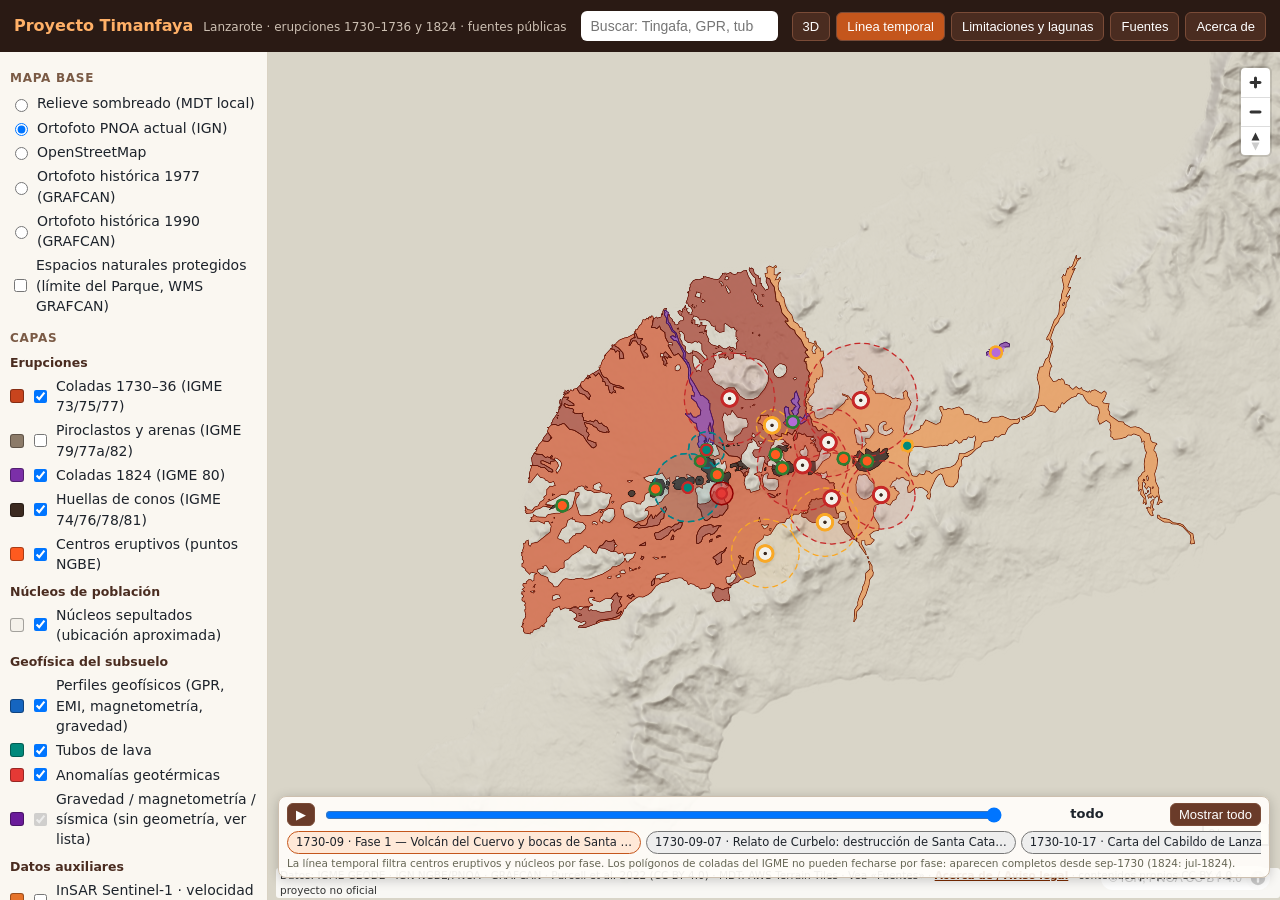
==== index.html @ 828968a8 "Fase 1" ====
<!DOCTYPE html>
<html lang="es">
<head>
<meta charset="utf-8">
<meta name="viewport" content="width=device-width, initial-scale=1">
<title>Lanzarote · Timanfaya — Modelo visual interactivo de fuentes públicas</title>
<link rel="stylesheet" href="vendor/maplibre-gl.css">
<link rel="stylesheet" href="style.css">
</head>
<body>
<header id="top">
  <div class="brand"><b>Proyecto Timanfaya</b><span>Lanzarote · erupciones 1730–1736 y 1824 · fuentes públicas</span></div>
  <div class="searchbox"><input id="q" type="search" placeholder="Buscar: Tingafa, GPR, tubo de lava, Carracedo, InSAR…" autocomplete="off"><div id="results" hidden></div></div>
  <nav>
    <button id="btn3d" title="Activar relieve 3D (MDT Terrarium/AWS)">3D</button>
    <button id="btnTl" class="on">Línea temporal</button>
    <button id="btnLim">Limitaciones y lagunas</button>
    <button id="btnSrc">Fuentes</button>
    <button id="btnAbout">Acerca de</button>
  </nav>
</header>
<main>
  <aside id="left">
    <section><h3>Mapa base</h3><div id="basemaps"></div></section>
    <section><h3>Capas</h3><div id="layers"></div></section>
    <section><h3>Filtros</h3>
      <div class="flt"><b>Confianza de la ubicación/dato</b>
        <label><input type="checkbox" class="fc" value="alto" checked> <i class="dot c-alto"></i>alto</label>
        <label><input type="checkbox" class="fc" value="medio" checked> <i class="dot c-medio"></i>medio</label>
        <label><input type="checkbox" class="fc" value="bajo" checked> <i class="dot c-bajo"></i>bajo</label></div>
      <div class="flt"><b>Erupción</b>
        <label><input type="checkbox" id="fe1730" checked> 1730–1736</label>
        <label><input type="checkbox" id="fe1824" checked> 1824</label></div>
      <div class="flt"><label><input type="checkbox" id="fapprox" checked> Mostrar ubicaciones aproximadas</label>
        <label><input type="checkbox" id="func" checked> Dibujar radio de incertidumbre</label></div>
    </section>
    <section><h3>Leyenda</h3><div id="legend"></div></section>
    <section><h3>Sin ubicación (<span id="nogeo-n"></span>)</h3><p class="mini">Elementos documentados cuyas coordenadas no se han podido establecer con fuentes abiertas.</p><div id="nogeo"></div></section>
  </aside>
  <div id="mapwrap"><div id="map"></div>
    <div id="tl">
      <div class="tl-row"><button id="play" title="Reproducir">▶</button>
        <input id="slider" type="range" min="0" max="1000" value="1000">
        <div id="tdate">todo</div><button id="tlreset">Mostrar todo</button></div>
      <div id="tlevents"></div><div class="mini" id="tlnote">La línea temporal filtra centros eruptivos y núcleos por fase. Los polígonos de coladas del IGME no pueden fecharse por fase: aparecen completos desde sep-1730 (1824: jul-1824).</div>
    </div>
    <div id="credits">Datos: IGME GEODE · IGN NGBE/PNOA · GRAFCAN · Purcell et al. 2022 (CC BY 4.0) · MDT: AWS Terrain Tiles · Vea «Fuentes» · <a href="#" id="lnkAbout">Acerca de / Aviso legal</a> · contenidos propios CC BY 4.0 · proyecto no oficial</div>
  </div>
  <aside id="right" hidden><button id="closeR" aria-label="Cerrar">×</button><div id="ficha"></div></aside>
</main>
<div id="modal" hidden><div class="box"><button id="closeM" aria-label="Cerrar">×</button><div id="modalc"></div></div></div>
<script src="vendor/maplibre-gl.js"></script>
<script src="data/bundle.js"></script>
<script src="data/dem_bundle.js"></script>
<script src="app.js"></script>
</body>
</html>
---- vendor/maplibre-gl.css ----
.maplibregl-map{font:12px/20px Helvetica Neue,Arial,Helvetica,sans-serif;overflow:hidden;position:relative;-webkit-tap-highlight-color:rgb(0 0 0/0)}.maplibregl-canvas{left:0;position:absolute;top:0}.maplibregl-map:fullscreen{height:100%;width:100%}.maplibregl-ctrl-group button.maplibregl-ctrl-compass{touch-action:none}.maplibregl-canvas-container.maplibregl-interactive,.maplibregl-ctrl-group button.maplibregl-ctrl-compass{cursor:grab;-webkit-user-select:none;-moz-user-select:none;user-select:none}.maplibregl-canvas-container.maplibregl-interactive.maplibregl-track-pointer{cursor:pointer}.maplibregl-canvas-container.maplibregl-interactive:active,.maplibregl-ctrl-group button.maplibregl-ctrl-compass:active{cursor:grabbing}.maplibregl-canvas-container.maplibregl-touch-zoom-rotate,.maplibregl-canvas-container.maplibregl-touch-zoom-rotate .maplibregl-canvas{touch-action:pan-x pan-y}.maplibregl-canvas-container.maplibregl-touch-drag-pan,.maplibregl-canvas-container.maplibregl-touch-drag-pan .maplibregl-canvas{touch-action:pinch-zoom}.maplibregl-canvas-container.maplibregl-touch-zoom-rotate.maplibregl-touch-drag-pan,.maplibregl-canvas-container.maplibregl-touch-zoom-rotate.maplibregl-touch-drag-pan .maplibregl-canvas{touch-action:none}.maplibregl-canvas-container.maplibregl-touch-drag-pan.maplibregl-cooperative-gestures,.maplibregl-canvas-container.maplibregl-touch-drag-pan.maplibregl-cooperative-gestures .maplibregl-canvas{touch-action:pan-x pan-y}.maplibregl-ctrl-bottom-left,.maplibregl-ctrl-bottom-right,.maplibregl-ctrl-top-left,.maplibregl-ctrl-top-right{pointer-events:none;position:absolute;z-index:2}.maplibregl-ctrl-top-left{left:0;top:0}.maplibregl-ctrl-top-right{right:0;top:0}.maplibregl-ctrl-bottom-left{bottom:0;left:0}.maplibregl-ctrl-bottom-right{bottom:0;right:0}.maplibregl-ctrl{clear:both;pointer-events:auto;transform:translate(0)}.maplibregl-ctrl-top-left .maplibregl-ctrl{float:left;margin:10px 0 0 10px}.maplibregl-ctrl-top-right .maplibregl-ctrl{float:right;margin:10px 10px 0 0}.maplibregl-ctrl-bottom-left .maplibregl-ctrl{float:left;margin:0 0 10px 10px}.maplibregl-ctrl-bottom-right .maplibregl-ctrl{float:right;margin:0 10px 10px 0}.maplibregl-ctrl-group{background:#fff;border-radius:4px}.maplibregl-ctrl-group:not(:empty){box-shadow:0 0 0 2px rgba(0,0,0,.1)}@media (forced-colors:active){.maplibregl-ctrl-group:not(:empty){box-shadow:0 0 0 2px ButtonText}}.maplibregl-ctrl-group button{background-color:transparent;border:0;box-sizing:border-box;cursor:pointer;display:block;height:29px;outline:none;padding:0;width:29px}.maplibregl-ctrl-group button+button{border-top:1px solid #ddd}.maplibregl-ctrl button .maplibregl-ctrl-icon{background-position:50%;background-repeat:no-repeat;display:block;height:100%;width:100%}@media (forced-colors:active){.maplibregl-ctrl-icon{background-color:transparent}.maplibregl-ctrl-group button+button{border-top:1px solid ButtonText}}.maplibregl-ctrl button::-moz-focus-inner{border:0;padding:0}.maplibregl-ctrl-attrib-button:focus,.maplibregl-ctrl-group button:focus{box-shadow:0 0 2px 2px #0096ff}.maplibregl-ctrl button:disabled{cursor:not-allowed}.maplibregl-ctrl button:disabled .maplibregl-ctrl-icon{opacity:.25}.maplibregl-ctrl button:not(:disabled):hover{background-color:rgb(0 0 0/5%)}.maplibregl-ctrl-group button:focus:focus-visible{box-shadow:0 0 2px 2px #0096ff}.maplibregl-ctrl-group button:focus:not(:focus-visible){box-shadow:none}.maplibregl-ctrl-group button:focus:first-child{border-radius:4px 4px 0 0}.maplibregl-ctrl-group button:focus:last-child{border-radius:0 0 4px 4px}.maplibregl-ctrl-group button:focus:only-child{border-radius:inherit}.maplibregl-ctrl button.maplibregl-ctrl-zoom-out .maplibregl-ctrl-icon{background-image:url("data:image/svg+xml;charset=utf-8,%3Csvg xmlns='http://www.w3.org/2000/svg' width='29' height='29' fill='%23333' viewBox='0 0 29 29'%3E%3Cpath d='M10 13c-.75 0-1.5.75-1.5 1.5S9.25 16 10 16h9c.75 0 1.5-.75 1.5-1.5S19.75 13 19 13z'/%3E%3C/svg%3E")}.maplibregl-ctrl button.maplibregl-ctrl-zoom-in .maplibregl-ctrl-icon{background-image:url("data:image/svg+xml;charset=utf-8,%3Csvg xmlns='http://www.w3.org/2000/svg' width='29' height='29' fill='%23333' viewBox='0 0 29 29'%3E%3Cpath d='M14.5 8.5c-.75 0-1.5.75-1.5 1.5v3h-3c-.75 0-1.5.75-1.5 1.5S9.25 16 10 16h3v3c0 .75.75 1.5 1.5 1.5S16 19.75 16 19v-3h3c.75 0 1.5-.75 1.5-1.5S19.75 13 19 13h-3v-3c0-.75-.75-1.5-1.5-1.5'/%3E%3C/svg%3E")}@media (forced-colors:active){.maplibregl-ctrl button.maplibregl-ctrl-zoom-out .maplibregl-ctrl-icon{background-image:url("data:image/svg+xml;charset=utf-8,%3Csvg xmlns='http://www.w3.org/2000/svg' width='29' height='29' fill='%23fff' viewBox='0 0 29 29'%3E%3Cpath d='M10 13c-.75 0-1.5.75-1.5 1.5S9.25 16 10 16h9c.75 0 1.5-.75 1.5-1.5S19.75 13 19 13z'/%3E%3C/svg%3E")}.maplibregl-ctrl button.maplibregl-ctrl-zoom-in .maplibregl-ctrl-icon{background-image:url("data:image/svg+xml;charset=utf-8,%3Csvg xmlns='http://www.w3.org/2000/svg' width='29' height='29' fill='%23fff' viewBox='0 0 29 29'%3E%3Cpath d='M14.5 8.5c-.75 0-1.5.75-1.5 1.5v3h-3c-.75 0-1.5.75-1.5 1.5S9.25 16 10 16h3v3c0 .75.75 1.5 1.5 1.5S16 19.75 16 19v-3h3c.75 0 1.5-.75 1.5-1.5S19.75 13 19 13h-3v-3c0-.75-.75-1.5-1.5-1.5'/%3E%3C/svg%3E")}}@media (forced-colors:active) and (prefers-color-scheme:light){.maplibregl-ctrl button.maplibregl-ctrl-zoom-out .maplibregl-ctrl-icon{background-image:url("data:image/svg+xml;charset=utf-8,%3Csvg xmlns='http://www.w3.org/2000/svg' width='29' height='29' viewBox='0 0 29 29'%3E%3Cpath d='M10 13c-.75 0-1.5.75-1.5 1.5S9.25 16 10 16h9c.75 0 1.5-.75 1.5-1.5S19.75 13 19 13z'/%3E%3C/svg%3E")}.maplibregl-ctrl button.maplibregl-ctrl-zoom-in .maplibregl-ctrl-icon{background-image:url("data:image/svg+xml;charset=utf-8,%3Csvg xmlns='http://www.w3.org/2000/svg' width='29' height='29' viewBox='0 0 29 29'%3E%3Cpath d='M14.5 8.5c-.75 0-1.5.75-1.5 1.5v3h-3c-.75 0-1.5.75-1.5 1.5S9.25 16 10 16h3v3c0 .75.75 1.5 1.5 1.5S16 19.75 16 19v-3h3c.75 0 1.5-.75 1.5-1.5S19.75 13 19 13h-3v-3c0-.75-.75-1.5-1.5-1.5'/%3E%3C/svg%3E")}}.maplibregl-ctrl button.maplibregl-ctrl-fullscreen .maplibregl-ctrl-icon{background-image:url("data:image/svg+xml;charset=utf-8,%3Csvg xmlns='http://www.w3.org/2000/svg' width='29' height='29' fill='%23333' viewBox='0 0 29 29'%3E%3Cpath d='M24 16v5.5c0 1.75-.75 2.5-2.5 2.5H16v-1l3-1.5-4-5.5 1-1 5.5 4 1.5-3zM6 16l1.5 3 5.5-4 1 1-4 5.5 3 1.5v1H7.5C5.75 24 5 23.25 5 21.5V16zm7-11v1l-3 1.5 4 5.5-1 1-5.5-4L6 13H5V7.5C5 5.75 5.75 5 7.5 5zm11 2.5c0-1.75-.75-2.5-2.5-2.5H16v1l3 1.5-4 5.5 1 1 5.5-4 1.5 3h1z'/%3E%3C/svg%3E")}.maplibregl-ctrl button.maplibregl-ctrl-shrink .maplibregl-ctrl-icon{background-image:url("data:image/svg+xml;charset=utf-8,%3Csvg xmlns='http://www.w3.org/2000/svg' width='29' height='29' viewBox='0 0 29 29'%3E%3Cpath d='M18.5 16c-1.75 0-2.5.75-2.5 2.5V24h1l1.5-3 5.5 4 1-1-4-5.5 3-1.5v-1zM13 18.5c0-1.75-.75-2.5-2.5-2.5H5v1l3 1.5L4 24l1 1 5.5-4 1.5 3h1zm3-8c0 1.75.75 2.5 2.5 2.5H24v-1l-3-1.5L25 5l-1-1-5.5 4L17 5h-1zM10.5 13c1.75 0 2.5-.75 2.5-2.5V5h-1l-1.5 3L5 4 4 5l4 5.5L5 12v1z'/%3E%3C/svg%3E")}@media (forced-colors:active){.maplibregl-ctrl button.maplibregl-ctrl-fullscreen .maplibregl-ctrl-icon{background-image:url("data:image/svg+xml;charset=utf-8,%3Csvg xmlns='http://www.w3.org/2000/svg' width='29' height='29' fill='%23fff' viewBox='0 0 29 29'%3E%3Cpath d='M24 16v5.5c0 1.75-.75 2.5-2.5 2.5H16v-1l3-1.5-4-5.5 1-1 5.5 4 1.5-3zM6 16l1.5 3 5.5-4 1 1-4 5.5 3 1.5v1H7.5C5.75 24 5 23.25 5 21.5V16zm7-11v1l-3 1.5 4 5.5-1 1-5.5-4L6 13H5V7.5C5 5.75 5.75 5 7.5 5zm11 2.5c0-1.75-.75-2.5-2.5-2.5H16v1l3 1.5-4 5.5 1 1 5.5-4 1.5 3h1z'/%3E%3C/svg%3E")}.maplibregl-ctrl button.maplibregl-ctrl-shrink .maplibregl-ctrl-icon{background-image:url("data:image/svg+xml;charset=utf-8,%3Csvg xmlns='http://www.w3.org/2000/svg' width='29' height='29' fill='%23fff' viewBox='0 0 29 29'%3E%3Cpath d='M18.5 16c-1.75 0-2.5.75-2.5 2.5V24h1l1.5-3 5.5 4 1-1-4-5.5 3-1.5v-1zM13 18.5c0-1.75-.75-2.5-2.5-2.5H5v1l3 1.5L4 24l1 1 5.5-4 1.5 3h1zm3-8c0 1.75.75 2.5 2.5 2.5H24v-1l-3-1.5L25 5l-1-1-5.5 4L17 5h-1zM10.5 13c1.75 0 2.5-.75 2.5-2.5V5h-1l-1.5 3L5 4 4 5l4 5.5L5 12v1z'/%3E%3C/svg%3E")}}@media (forced-colors:active) and (prefers-color-scheme:light){.maplibregl-ctrl button.maplibregl-ctrl-fullscreen .maplibregl-ctrl-icon{background-image:url("data:image/svg+xml;charset=utf-8,%3Csvg xmlns='http://www.w3.org/2000/svg' width='29' height='29' viewBox='0 0 29 29'%3E%3Cpath d='M24 16v5.5c0 1.75-.75 2.5-2.5 2.5H16v-1l3-1.5-4-5.5 1-1 5.5 4 1.5-3zM6 16l1.5 3 5.5-4 1 1-4 5.5 3 1.5v1H7.5C5.75 24 5 23.25 5 21.5V16zm7-11v1l-3 1.5 4 5.5-1 1-5.5-4L6 13H5V7.5C5 5.75 5.75 5 7.5 5zm11 2.5c0-1.75-.75-2.5-2.5-2.5H16v1l3 1.5-4 5.5 1 1 5.5-4 1.5 3h1z'/%3E%3C/svg%3E")}.maplibregl-ctrl button.maplibregl-ctrl-shrink .maplibregl-ctrl-icon{background-image:url("data:image/svg+xml;charset=utf-8,%3Csvg xmlns='http://www.w3.org/2000/svg' width='29' height='29' viewBox='0 0 29 29'%3E%3Cpath d='M18.5 16c-1.75 0-2.5.75-2.5 2.5V24h1l1.5-3 5.5 4 1-1-4-5.5 3-1.5v-1zM13 18.5c0-1.75-.75-2.5-2.5-2.5H5v1l3 1.5L4 24l1 1 5.5-4 1.5 3h1zm3-8c0 1.75.75 2.5 2.5 2.5H24v-1l-3-1.5L25 5l-1-1-5.5 4L17 5h-1zM10.5 13c1.75 0 2.5-.75 2.5-2.5V5h-1l-1.5 3L5 4 4 5l4 5.5L5 12v1z'/%3E%3C/svg%3E")}}.maplibregl-ctrl button.maplibregl-ctrl-compass .maplibregl-ctrl-icon{background-image:url("data:image/svg+xml;charset=utf-8,%3Csvg xmlns='http://www.w3.org/2000/svg' width='29' height='29' fill='%23333' viewBox='0 0 29 29'%3E%3Cpath d='m10.5 14 4-8 4 8z'/%3E%3Cpath fill='%23ccc' d='m10.5 16 4 8 4-8z'/%3E%3C/svg%3E")}@media (forced-colors:active){.maplibregl-ctrl button.maplibregl-ctrl-compass .maplibregl-ctrl-icon{background-image:url("data:image/svg+xml;charset=utf-8,%3Csvg xmlns='http://www.w3.org/2000/svg' width='29' height='29' fill='%23fff' viewBox='0 0 29 29'%3E%3Cpath d='m10.5 14 4-8 4 8z'/%3E%3Cpath fill='%23ccc' d='m10.5 16 4 8 4-8z'/%3E%3C/svg%3E")}}@media (forced-colors:active) and (prefers-color-scheme:light){.maplibregl-ctrl button.maplibregl-ctrl-compass .maplibregl-ctrl-icon{background-image:url("data:image/svg+xml;charset=utf-8,%3Csvg xmlns='http://www.w3.org/2000/svg' width='29' height='29' viewBox='0 0 29 29'%3E%3Cpath d='m10.5 14 4-8 4 8z'/%3E%3Cpath fill='%23ccc' d='m10.5 16 4 8 4-8z'/%3E%3C/svg%3E")}}.maplibregl-ctrl button.maplibregl-ctrl-terrain .maplibregl-ctrl-icon{background-image:url("data:image/svg+xml;charset=utf-8,%3Csvg xmlns='http://www.w3.org/2000/svg' width='22' height='22' fill='%23333' viewBox='0 0 22 22'%3E%3Cpath d='m1.754 13.406 4.453-4.851 3.09 3.09 3.281 3.277.969-.969-3.309-3.312 3.844-4.121 6.148 6.886h1.082v-.855l-7.207-8.07-4.84 5.187L6.169 6.57l-5.48 5.965v.871ZM.688 16.844h20.625v1.375H.688Zm0 0'/%3E%3C/svg%3E")}.maplibregl-ctrl button.maplibregl-ctrl-terrain-enabled .maplibregl-ctrl-icon{background-image:url("data:image/svg+xml;charset=utf-8,%3Csvg xmlns='http://www.w3.org/2000/svg' width='22' height='22' fill='%2333b5e5' viewBox='0 0 22 22'%3E%3Cpath d='m1.754 13.406 4.453-4.851 3.09 3.09 3.281 3.277.969-.969-3.309-3.312 3.844-4.121 6.148 6.886h1.082v-.855l-7.207-8.07-4.84 5.187L6.169 6.57l-5.48 5.965v.871ZM.688 16.844h20.625v1.375H.688Zm0 0'/%3E%3C/svg%3E")}.maplibregl-ctrl button.maplibregl-ctrl-geolocate .maplibregl-ctrl-icon{background-image:url("data:image/svg+xml;charset=utf-8,%3Csvg xmlns='http://www.w3.org/2000/svg' width='29' height='29' fill='%23333' viewBox='0 0 20 20'%3E%3Cpath d='M10 4C9 4 9 5 9 5v.1A5 5 0 0 0 5.1 9H5s-1 0-1 1 1 1 1 1h.1A5 5 0 0 0 9 14.9v.1s0 1 1 1 1-1 1-1v-.1a5 5 0 0 0 3.9-3.9h.1s1 0 1-1-1-1-1-1h-.1A5 5 0 0 0 11 5.1V5s0-1-1-1m0 2.5a3.5 3.5 0 1 1 0 7 3.5 3.5 0 1 1 0-7'/%3E%3Ccircle cx='10' cy='10' r='2'/%3E%3C/svg%3E")}.maplibregl-ctrl button.maplibregl-ctrl-geolocate:disabled .maplibregl-ctrl-icon{background-image:url("data:image/svg+xml;charset=utf-8,%3Csvg xmlns='http://www.w3.org/2000/svg' width='29' height='29' fill='%23aaa' viewBox='0 0 20 20'%3E%3Cpath d='M10 4C9 4 9 5 9 5v.1A5 5 0 0 0 5.1 9H5s-1 0-1 1 1 1 1 1h.1A5 5 0 0 0 9 14.9v.1s0 1 1 1 1-1 1-1v-.1a5 5 0 0 0 3.9-3.9h.1s1 0 1-1-1-1-1-1h-.1A5 5 0 0 0 11 5.1V5s0-1-1-1m0 2.5a3.5 3.5 0 1 1 0 7 3.5 3.5 0 1 1 0-7'/%3E%3Ccircle cx='10' cy='10' r='2'/%3E%3Cpath fill='red' d='m14 5 1 1-9 9-1-1z'/%3E%3C/svg%3E")}.maplibregl-ctrl button.maplibregl-ctrl-geolocate.maplibregl-ctrl-geolocate-active .maplibregl-ctrl-icon{background-image:url("data:image/svg+xml;charset=utf-8,%3Csvg xmlns='http://www.w3.org/2000/svg' width='29' height='29' fill='%2333b5e5' viewBox='0 0 20 20'%3E%3Cpath d='M10 4C9 4 9 5 9 5v.1A5 5 0 0 0 5.1 9H5s-1 0-1 1 1 1 1 1h.1A5 5 0 0 0 9 14.9v.1s0 1 1 1 1-1 1-1v-.1a5 5 0 0 0 3.9-3.9h.1s1 0 1-1-1-1-1-1h-.1A5 5 0 0 0 11 5.1V5s0-1-1-1m0 2.5a3.5 3.5 0 1 1 0 7 3.5 3.5 0 1 1 0-7'/%3E%3Ccircle cx='10' cy='10' r='2'/%3E%3C/svg%3E")}.maplibregl-ctrl button.maplibregl-ctrl-geolocate.maplibregl-ctrl-geolocate-active-error .maplibregl-ctrl-icon{background-image:url("data:image/svg+xml;charset=utf-8,%3Csvg xmlns='http://www.w3.org/2000/svg' width='29' height='29' fill='%23e58978' viewBox='0 0 20 20'%3E%3Cpath d='M10 4C9 4 9 5 9 5v.1A5 5 0 0 0 5.1 9H5s-1 0-1 1 1 1 1 1h.1A5 5 0 0 0 9 14.9v.1s0 1 1 1 1-1 1-1v-.1a5 5 0 0 0 3.9-3.9h.1s1 0 1-1-1-1-1-1h-.1A5 5 0 0 0 11 5.1V5s0-1-1-1m0 2.5a3.5 3.5 0 1 1 0 7 3.5 3.5 0 1 1 0-7'/%3E%3Ccircle cx='10' cy='10' r='2'/%3E%3C/svg%3E")}.maplibregl-ctrl button.maplibregl-ctrl-geolocate.maplibregl-ctrl-geolocate-background .maplibregl-ctrl-icon{background-image:url("data:image/svg+xml;charset=utf-8,%3Csvg xmlns='http://www.w3.org/2000/svg' width='29' height='29' fill='%2333b5e5' viewBox='0 0 20 20'%3E%3Cpath d='M10 4C9 4 9 5 9 5v.1A5 5 0 0 0 5.1 9H5s-1 0-1 1 1 1 1 1h.1A5 5 0 0 0 9 14.9v.1s0 1 1 1 1-1 1-1v-.1a5 5 0 0 0 3.9-3.9h.1s1 0 1-1-1-1-1-1h-.1A5 5 0 0 0 11 5.1V5s0-1-1-1m0 2.5a3.5 3.5 0 1 1 0 7 3.5 3.5 0 1 1 0-7'/%3E%3C/svg%3E")}.maplibregl-ctrl button.maplibregl-ctrl-geolocate.maplibregl-ctrl-geolocate-background-error .maplibregl-ctrl-icon{background-image:url("data:image/svg+xml;charset=utf-8,%3Csvg xmlns='http://www.w3.org/2000/svg' width='29' height='29' fill='%23e54e33' viewBox='0 0 20 20'%3E%3Cpath d='M10 4C9 4 9 5 9 5v.1A5 5 0 0 0 5.1 9H5s-1 0-1 1 1 1 1 1h.1A5 5 0 0 0 9 14.9v.1s0 1 1 1 1-1 1-1v-.1a5 5 0 0 0 3.9-3.9h.1s1 0 1-1-1-1-1-1h-.1A5 5 0 0 0 11 5.1V5s0-1-1-1m0 2.5a3.5 3.5 0 1 1 0 7 3.5 3.5 0 1 1 0-7'/%3E%3C/svg%3E")}.maplibregl-ctrl button.maplibregl-ctrl-geolocate.maplibregl-ctrl-geolocate-waiting .maplibregl-ctrl-icon{animation:maplibregl-spin 2s linear infinite}@media (forced-colors:active){.maplibregl-ctrl button.maplibregl-ctrl-geolocate .maplibregl-ctrl-icon{background-image:url("data:image/svg+xml;charset=utf-8,%3Csvg xmlns='http://www.w3.org/2000/svg' width='29' height='29' fill='%23fff' viewBox='0 0 20 20'%3E%3Cpath d='M10 4C9 4 9 5 9 5v.1A5 5 0 0 0 5.1 9H5s-1 0-1 1 1 1 1 1h.1A5 5 0 0 0 9 14.9v.1s0 1 1 1 1-1 1-1v-.1a5 5 0 0 0 3.9-3.9h.1s1 0 1-1-1-1-1-1h-.1A5 5 0 0 0 11 5.1V5s0-1-1-1m0 2.5a3.5 3.5 0 1 1 0 7 3.5 3.5 0 1 1 0-7'/%3E%3Ccircle cx='10' cy='10' r='2'/%3E%3C/svg%3E")}.maplibregl-ctrl button.maplibregl-ctrl-geolocate:disabled .maplibregl-ctrl-icon{background-image:url("data:image/svg+xml;charset=utf-8,%3Csvg xmlns='http://www.w3.org/2000/svg' width='29' height='29' fill='%23999' viewBox='0 0 20 20'%3E%3Cpath d='M10 4C9 4 9 5 9 5v.1A5 5 0 0 0 5.1 9H5s-1 0-1 1 1 1 1 1h.1A5 5 0 0 0 9 14.9v.1s0 1 1 1 1-1 1-1v-.1a5 5 0 0 0 3.9-3.9h.1s1 0 1-1-1-1-1-1h-.1A5 5 0 0 0 11 5.1V5s0-1-1-1m0 2.5a3.5 3.5 0 1 1 0 7 3.5 3.5 0 1 1 0-7'/%3E%3Ccircle cx='10' cy='10' r='2'/%3E%3Cpath fill='red' d='m14 5 1 1-9 9-1-1z'/%3E%3C/svg%3E")}.maplibregl-ctrl button.maplibregl-ctrl-geolocate.maplibregl-ctrl-geolocate-active .maplibregl-ctrl-icon{background-image:url("data:image/svg+xml;charset=utf-8,%3Csvg xmlns='http://www.w3.org/2000/svg' width='29' height='29' fill='%2333b5e5' viewBox='0 0 20 20'%3E%3Cpath d='M10 4C9 4 9 5 9 5v.1A5 5 0 0 0 5.1 9H5s-1 0-1 1 1 1 1 1h.1A5 5 0 0 0 9 14.9v.1s0 1 1 1 1-1 1-1v-.1a5 5 0 0 0 3.9-3.9h.1s1 0 1-1-1-1-1-1h-.1A5 5 0 0 0 11 5.1V5s0-1-1-1m0 2.5a3.5 3.5 0 1 1 0 7 3.5 3.5 0 1 1 0-7'/%3E%3Ccircle cx='10' cy='10' r='2'/%3E%3C/svg%3E")}.maplibregl-ctrl button.maplibregl-ctrl-geolocate.maplibregl-ctrl-geolocate-active-error .maplibregl-ctrl-icon{background-image:url("data:image/svg+xml;charset=utf-8,%3Csvg xmlns='http://www.w3.org/2000/svg' width='29' height='29' fill='%23e58978' viewBox='0 0 20 20'%3E%3Cpath d='M10 4C9 4 9 5 9 5v.1A5 5 0 0 0 5.1 9H5s-1 0-1 1 1 1 1 1h.1A5 5 0 0 0 9 14.9v.1s0 1 1 1 1-1 1-1v-.1a5 5 0 0 0 3.9-3.9h.1s1 0 1-1-1-1-1-1h-.1A5 5 0 0 0 11 5.1V5s0-1-1-1m0 2.5a3.5 3.5 0 1 1 0 7 3.5 3.5 0 1 1 0-7'/%3E%3Ccircle cx='10' cy='10' r='2'/%3E%3C/svg%3E")}.maplibregl-ctrl button.maplibregl-ctrl-geolocate.maplibregl-ctrl-geolocate-background .maplibregl-ctrl-icon{background-image:url("data:image/svg+xml;charset=utf-8,%3Csvg xmlns='http://www.w3.org/2000/svg' width='29' height='29' fill='%2333b5e5' viewBox='0 0 20 20'%3E%3Cpath d='M10 4C9 4 9 5 9 5v.1A5 5 0 0 0 5.1 9H5s-1 0-1 1 1 1 1 1h.1A5 5 0 0 0 9 14.9v.1s0 1 1 1 1-1 1-1v-.1a5 5 0 0 0 3.9-3.9h.1s1 0 1-1-1-1-1-1h-.1A5 5 0 0 0 11 5.1V5s0-1-1-1m0 2.5a3.5 3.5 0 1 1 0 7 3.5 3.5 0 1 1 0-7'/%3E%3C/svg%3E")}.maplibregl-ctrl button.maplibregl-ctrl-geolocate.maplibregl-ctrl-geolocate-background-error .maplibregl-ctrl-icon{background-image:url("data:image/svg+xml;charset=utf-8,%3Csvg xmlns='http://www.w3.org/2000/svg' width='29' height='29' fill='%23e54e33' viewBox='0 0 20 20'%3E%3Cpath d='M10 4C9 4 9 5 9 5v.1A5 5 0 0 0 5.1 9H5s-1 0-1 1 1 1 1 1h.1A5 5 0 0 0 9 14.9v.1s0 1 1 1 1-1 1-1v-.1a5 5 0 0 0 3.9-3.9h.1s1 0 1-1-1-1-1-1h-.1A5 5 0 0 0 11 5.1V5s0-1-1-1m0 2.5a3.5 3.5 0 1 1 0 7 3.5 3.5 0 1 1 0-7'/%3E%3C/svg%3E")}}@media (forced-colors:active) and (prefers-color-scheme:light){.maplibregl-ctrl button.maplibregl-ctrl-geolocate .maplibregl-ctrl-icon{background-image:url("data:image/svg+xml;charset=utf-8,%3Csvg xmlns='http://www.w3.org/2000/svg' width='29' height='29' viewBox='0 0 20 20'%3E%3Cpath d='M10 4C9 4 9 5 9 5v.1A5 5 0 0 0 5.1 9H5s-1 0-1 1 1 1 1 1h.1A5 5 0 0 0 9 14.9v.1s0 1 1 1 1-1 1-1v-.1a5 5 0 0 0 3.9-3.9h.1s1 0 1-1-1-1-1-1h-.1A5 5 0 0 0 11 5.1V5s0-1-1-1m0 2.5a3.5 3.5 0 1 1 0 7 3.5 3.5 0 1 1 0-7'/%3E%3Ccircle cx='10' cy='10' r='2'/%3E%3C/svg%3E")}.maplibregl-ctrl button.maplibregl-ctrl-geolocate:disabled .maplibregl-ctrl-icon{background-image:url("data:image/svg+xml;charset=utf-8,%3Csvg xmlns='http://www.w3.org/2000/svg' width='29' height='29' fill='%23666' viewBox='0 0 20 20'%3E%3Cpath d='M10 4C9 4 9 5 9 5v.1A5 5 0 0 0 5.1 9H5s-1 0-1 1 1 1 1 1h.1A5 5 0 0 0 9 14.9v.1s0 1 1 1 1-1 1-1v-.1a5 5 0 0 0 3.9-3.9h.1s1 0 1-1-1-1-1-1h-.1A5 5 0 0 0 11 5.1V5s0-1-1-1m0 2.5a3.5 3.5 0 1 1 0 7 3.5 3.5 0 1 1 0-7'/%3E%3Ccircle cx='10' cy='10' r='2'/%3E%3Cpath fill='red' d='m14 5 1 1-9 9-1-1z'/%3E%3C/svg%3E")}}@keyframes maplibregl-spin{0%{transform:rotate(0deg)}to{transform:rotate(1turn)}}a.maplibregl-ctrl-logo{background-image:url("data:image/svg+xml;charset=utf-8,%3Csvg xmlns='http://www.w3.org/2000/svg' width='88' height='23' fill='none'%3E%3Cpath fill='%23000' fill-opacity='.4' fill-rule='evenodd' d='M17.408 16.796h-1.827l2.501-12.095h.198l3.324 6.533.988 2.19.988-2.19 3.258-6.533h.181l2.6 12.095h-1.81l-1.218-5.644-.362-1.71-.658 1.71-2.929 5.644h-.098l-2.914-5.644-.757-1.71-.345 1.71zm1.958-3.42-.726 3.663a1.255 1.255 0 0 1-1.232 1.011h-1.827a1.255 1.255 0 0 1-1.229-1.509l2.501-12.095a1.255 1.255 0 0 1 1.23-1.001h.197a1.25 1.25 0 0 1 1.12.685l3.19 6.273 3.125-6.263a1.25 1.25 0 0 1 1.123-.695h.181a1.255 1.255 0 0 1 1.227.991l1.443 6.71a5 5 0 0 1 .314-.787l.009-.016a4.6 4.6 0 0 1 1.777-1.887c.782-.46 1.668-.667 2.611-.667a4.6 4.6 0 0 1 1.7.32l.306.134c.21-.16.474-.256.759-.256h1.694a1.255 1.255 0 0 1 1.212.925 1.255 1.255 0 0 1 1.212-.925h1.711c.284 0 .545.094.755.252.613-.3 1.312-.45 2.075-.45 1.356 0 2.557.445 3.482 1.4q.47.48.763 1.064V4.701a1.255 1.255 0 0 1 1.255-1.255h1.86A1.255 1.255 0 0 1 54.44 4.7v9.194h2.217c.19 0 .37.043.532.118v-4.77c0-.356.147-.678.385-.906a2.42 2.42 0 0 1-.682-1.71c0-.665.267-1.253.735-1.7a2.45 2.45 0 0 1 1.722-.674 2.43 2.43 0 0 1 1.705.675q.318.302.504.683V4.7a1.255 1.255 0 0 1 1.255-1.255h1.744A1.255 1.255 0 0 1 65.812 4.7v3.335a4.8 4.8 0 0 1 1.526-.246c.938 0 1.817.214 2.59.69a4.47 4.47 0 0 1 1.67 1.743v-.98a1.255 1.255 0 0 1 1.256-1.256h1.777c.233 0 .451.064.639.174a3.4 3.4 0 0 1 1.567-.372c.346 0 .861.02 1.285.232a1.25 1.25 0 0 1 .689 1.004 4.7 4.7 0 0 1 .853-.588c.795-.44 1.675-.647 2.61-.647 1.385 0 2.65.39 3.525 1.396.836.938 1.168 2.173 1.168 3.528q-.001.515-.056 1.051a1.255 1.255 0 0 1-.947 1.09l.408.952a1.255 1.255 0 0 1-.477 1.552c-.418.268-.92.463-1.458.612-.613.171-1.304.244-2.049.244-1.06 0-2.043-.207-2.886-.698l-.015-.008c-.798-.48-1.419-1.135-1.818-1.963l-.004-.008a5.8 5.8 0 0 1-.548-2.512q0-.429.053-.843a1.3 1.3 0 0 1-.333-.086l-.166-.004c-.223 0-.426.062-.643.228-.03.024-.142.139-.142.59v3.883a1.255 1.255 0 0 1-1.256 1.256h-1.777a1.255 1.255 0 0 1-1.256-1.256V15.69l-.032.057a4.8 4.8 0 0 1-1.86 1.833 5.04 5.04 0 0 1-2.484.634 4.5 4.5 0 0 1-1.935-.424 1.25 1.25 0 0 1-.764.258h-1.71a1.255 1.255 0 0 1-1.256-1.255V7.687a2.4 2.4 0 0 1-.428.625c.253.23.412.561.412.93v7.553a1.255 1.255 0 0 1-1.256 1.255h-1.843a1.25 1.25 0 0 1-.894-.373c-.228.23-.544.373-.894.373H51.32a1.255 1.255 0 0 1-1.256-1.255v-1.251l-.061.117a4.7 4.7 0 0 1-1.782 1.884 4.77 4.77 0 0 1-2.485.67 5.6 5.6 0 0 1-1.485-.188l.009 2.764a1.255 1.255 0 0 1-1.255 1.259h-1.729a1.255 1.255 0 0 1-1.255-1.255v-3.537a1.255 1.255 0 0 1-1.167.793h-1.679a1.25 1.25 0 0 1-.77-.263 4.5 4.5 0 0 1-1.945.429c-.885 0-1.724-.21-2.495-.632l-.017-.01a5 5 0 0 1-1.081-.836 1.255 1.255 0 0 1-1.254 1.312h-1.81a1.255 1.255 0 0 1-1.228-.99l-.782-3.625-2.044 3.939a1.25 1.25 0 0 1-1.115.676h-.098a1.25 1.25 0 0 1-1.116-.68l-2.061-3.994zM35.92 16.63l.207-.114.223-.15q.493-.356.735-.785l.061-.118.033 1.332h1.678V9.242h-1.694l-.033 1.267q-.133-.329-.526-.658l-.032-.028a3.2 3.2 0 0 0-.668-.428l-.27-.12a3.3 3.3 0 0 0-1.235-.23q-1.136-.001-1.974.493a3.36 3.36 0 0 0-1.3 1.382q-.445.89-.444 2.074 0 1.2.51 2.107a3.8 3.8 0 0 0 1.382 1.381 3.9 3.9 0 0 0 1.893.477q.795 0 1.455-.33zm-2.789-5.38q-.576.675-.575 1.762 0 1.102.559 1.794.576.675 1.645.675a2.25 2.25 0 0 0 .934-.19 2.2 2.2 0 0 0 .468-.29l.178-.161a2.2 2.2 0 0 0 .397-.561q.244-.5.244-1.15v-.115q0-.708-.296-1.267l-.043-.077a2.2 2.2 0 0 0-.633-.709l-.13-.086-.047-.028a2.1 2.1 0 0 0-1.073-.285q-1.052 0-1.629.692zm2.316 2.706c.163-.17.28-.407.28-.83v-.114c0-.292-.06-.508-.15-.68a.96.96 0 0 0-.353-.389.85.85 0 0 0-.464-.127c-.4 0-.56.114-.664.239l-.01.012c-.148.174-.275.45-.275.945 0 .506.122.801.27.99.097.11.266.224.68.224.303 0 .504-.09.687-.269zm7.545 1.705a2.6 2.6 0 0 0 .331.423q.319.33.755.548l.173.074q.65.255 1.49.255 1.02 0 1.844-.493a3.45 3.45 0 0 0 1.316-1.4q.493-.904.493-2.089 0-1.909-.988-2.913-.988-1.02-2.584-1.02-.898 0-1.575.347a3 3 0 0 0-.415.262l-.199.166a3.4 3.4 0 0 0-.64.82V9.242h-1.712v11.553h1.729l-.017-5.134zm.53-1.138q.206.29.48.5l.155.11.053.034q.51.296 1.119.297 1.07 0 1.645-.675.577-.69.576-1.762 0-1.119-.576-1.777-.558-.675-1.645-.675-.435 0-.835.16a2 2 0 0 0-.284.136 2 2 0 0 0-.363.254 2.2 2.2 0 0 0-.46.569l-.082.162a2.6 2.6 0 0 0-.213 1.072v.115q0 .707.296 1.267l.135.211zm.964-.818a1.1 1.1 0 0 0 .367.385.94.94 0 0 0 .476.118c.423 0 .59-.117.687-.23.159-.194.28-.478.28-.95 0-.53-.133-.8-.266-.952l-.021-.025c-.078-.094-.231-.221-.68-.221a1 1 0 0 0-.503.135l-.012.007a.86.86 0 0 0-.335.343c-.073.133-.132.324-.132.614v.115a1.4 1.4 0 0 0 .14.66zm15.7-6.222q.347-.346.346-.856a1.05 1.05 0 0 0-.345-.79 1.18 1.18 0 0 0-.84-.329q-.51 0-.855.33a1.05 1.05 0 0 0-.346.79q0 .51.346.855.345.346.856.346.51 0 .839-.346zm4.337 9.314.033-1.332q.191.403.59.747l.098.081a4 4 0 0 0 .316.224l.223.122a3.2 3.2 0 0 0 1.44.322 3.8 3.8 0 0 0 1.875-.477 3.5 3.5 0 0 0 1.382-1.366q.527-.89.526-2.09 0-1.184-.444-2.073a3.24 3.24 0 0 0-1.283-1.399q-.823-.51-1.942-.51a3.5 3.5 0 0 0-1.527.344l-.086.043-.165.09a3 3 0 0 0-.33.214q-.432.315-.656.707a2 2 0 0 0-.099.198l.082-1.283V4.701h-1.744v12.095zm.473-2.509a2.5 2.5 0 0 0 .566.7q.117.098.245.18l.144.08a2.1 2.1 0 0 0 .975.232q1.07 0 1.645-.675.576-.69.576-1.778 0-1.102-.576-1.777-.56-.691-1.645-.692a2.2 2.2 0 0 0-1.015.235q-.22.113-.415.282l-.15.142a2.1 2.1 0 0 0-.42.594q-.223.479-.223 1.1v.115q0 .705.293 1.26zm2.616-.293c.157-.191.28-.479.28-.967 0-.51-.13-.79-.276-.961l-.021-.026c-.082-.1-.232-.225-.67-.225a.87.87 0 0 0-.681.279l-.012.011c-.154.155-.274.38-.274.807v.115c0 .285.057.499.144.669a1.1 1.1 0 0 0 .367.405c.137.082.28.123.455.123.423 0 .59-.118.686-.23zm8.266-3.013q.345-.13.724-.14l.069-.002q.493 0 .642.099l.247-1.794q-.196-.099-.717-.099a2.3 2.3 0 0 0-.545.063 2 2 0 0 0-.411.148 2.2 2.2 0 0 0-.4.249 2.5 2.5 0 0 0-.485.499 2.7 2.7 0 0 0-.32.581l-.05.137v-1.48h-1.778v7.553h1.777v-3.884q0-.546.159-.943a1.5 1.5 0 0 1 .466-.636 2.5 2.5 0 0 1 .399-.253 2 2 0 0 1 .224-.099zm9.784 2.656.05-.922q0-1.743-.856-2.698-.838-.97-2.584-.97-1.119-.001-2.007.493a3.46 3.46 0 0 0-1.4 1.382q-.493.906-.493 2.106 0 1.07.428 1.975.428.89 1.332 1.432.906.526 2.255.526.973 0 1.668-.185l.044-.012.135-.04q.613-.184.984-.421l-.542-1.267q-.3.162-.642.274l-.297.087q-.51.131-1.3.131-.954 0-1.497-.444a1.6 1.6 0 0 1-.192-.193q-.366-.44-.512-1.234l-.004-.021zm-5.427-1.256-.003.022h3.752v-.138q-.011-.727-.288-1.118a1 1 0 0 0-.156-.176q-.46-.428-1.316-.428-.986 0-1.494.604-.379.45-.494 1.234zm-27.053 2.77V4.7h-1.86v12.095h5.333V15.15zm7.103-5.908v7.553h-1.843V9.242h1.843z'/%3E%3Cpath fill='%23fff' d='m19.63 11.151-.757-1.71-.345 1.71-1.12 5.644h-1.827L18.083 4.7h.197l3.325 6.533.988 2.19.988-2.19L26.839 4.7h.181l2.6 12.095h-1.81l-1.218-5.644-.362-1.71-.658 1.71-2.93 5.644h-.098l-2.913-5.644zm14.836 5.81q-1.02 0-1.893-.478a3.8 3.8 0 0 1-1.381-1.382q-.51-.906-.51-2.106 0-1.185.444-2.074a3.36 3.36 0 0 1 1.3-1.382q.839-.494 1.974-.494a3.3 3.3 0 0 1 1.234.231 3.3 3.3 0 0 1 .97.575q.396.33.527.659l.033-1.267h1.694v7.553H37.18l-.033-1.332q-.279.593-1.02 1.053a3.17 3.17 0 0 1-1.662.444zm.296-1.482q.938 0 1.58-.642.642-.66.642-1.711v-.115q0-.708-.296-1.267a2.2 2.2 0 0 0-.807-.872 2.1 2.1 0 0 0-1.119-.313q-1.053 0-1.629.692-.575.675-.575 1.76 0 1.103.559 1.795.577.675 1.645.675zm6.521-6.237h1.711v1.4q.906-1.597 2.83-1.597 1.596 0 2.584 1.02.988 1.005.988 2.914 0 1.185-.493 2.09a3.46 3.46 0 0 1-1.316 1.399 3.5 3.5 0 0 1-1.844.493q-.954 0-1.662-.329a2.67 2.67 0 0 1-1.086-.97l.017 5.134h-1.728zm4.048 6.22q1.07 0 1.645-.674.577-.69.576-1.762 0-1.119-.576-1.777-.558-.675-1.645-.675-.592 0-1.12.296-.51.28-.822.823-.296.527-.296 1.234v.115q0 .708.296 1.267.313.543.823.855.51.296 1.119.297z'/%3E%3Cpath fill='%23e1e3e9' d='M51.325 4.7h1.86v10.45h3.473v1.646h-5.333zm7.12 4.542h1.843v7.553h-1.843zm.905-1.415a1.16 1.16 0 0 1-.856-.346 1.17 1.17 0 0 1-.346-.856 1.05 1.05 0 0 1 .346-.79q.346-.329.856-.329.494 0 .839.33a1.05 1.05 0 0 1 .345.79 1.16 1.16 0 0 1-.345.855q-.33.346-.84.346zm7.875 9.133a3.17 3.17 0 0 1-1.662-.444q-.723-.46-1.004-1.053l-.033 1.332h-1.71V4.701h1.743v4.657l-.082 1.283q.279-.658 1.086-1.119a3.5 3.5 0 0 1 1.778-.477q1.119 0 1.942.51a3.24 3.24 0 0 1 1.283 1.4q.445.888.444 2.072 0 1.201-.526 2.09a3.5 3.5 0 0 1-1.382 1.366 3.8 3.8 0 0 1-1.876.477zm-.296-1.481q1.069 0 1.645-.675.577-.69.577-1.778 0-1.102-.577-1.776-.56-.691-1.645-.692a2.12 2.12 0 0 0-1.58.659q-.642.641-.642 1.694v.115q0 .71.296 1.267a2.4 2.4 0 0 0 .807.872 2.1 2.1 0 0 0 1.119.313zm5.927-6.237h1.777v1.481q.263-.757.856-1.217a2.14 2.14 0 0 1 1.349-.46q.527 0 .724.098l-.247 1.794q-.149-.099-.642-.099-.774 0-1.416.494-.626.493-.626 1.58v3.883h-1.777V9.242zm9.534 7.718q-1.35 0-2.255-.526-.904-.543-1.332-1.432a4.6 4.6 0 0 1-.428-1.975q0-1.2.493-2.106a3.46 3.46 0 0 1 1.4-1.382q.889-.495 2.007-.494 1.744 0 2.584.97.855.956.856 2.7 0 .444-.05.92h-5.43q.18 1.005.708 1.45.542.443 1.497.443.79 0 1.3-.131a4 4 0 0 0 .938-.362l.542 1.267q-.411.263-1.119.46-.708.198-1.711.197zm1.596-4.558q.016-1.02-.444-1.432-.46-.428-1.316-.428-1.728 0-1.991 1.86z'/%3E%3Cpath d='M5.074 15.948a.484.657 0 0 0-.486.659v1.84a.484.657 0 0 0 .486.659h4.101a.484.657 0 0 0 .486-.659v-1.84a.484.657 0 0 0-.486-.659zm3.56 1.16H5.617v.838h3.017z' style='fill:%23fff;fill-rule:evenodd;stroke-width:1.03600001'/%3E%3Cg style='stroke-width:1.12603545'%3E%3Cpath d='M-9.408-1.416c-3.833-.025-7.056 2.912-7.08 6.615-.02 3.08 1.653 4.832 3.107 6.268.903.892 1.721 1.74 2.32 2.902l-.525-.004c-.543-.003-.992.304-1.24.639a1.87 1.87 0 0 0-.362 1.121l-.011 1.877c-.003.402.104.787.347 1.125.244.338.688.653 1.23.656l4.142.028c.542.003.99-.306 1.238-.641a1.87 1.87 0 0 0 .363-1.121l.012-1.875a1.87 1.87 0 0 0-.348-1.127c-.243-.338-.688-.653-1.23-.656l-.518-.004c.597-1.145 1.425-1.983 2.348-2.87 1.473-1.414 3.18-3.149 3.2-6.226-.016-3.59-2.923-6.684-6.993-6.707m-.006 1.1v.002c3.274.02 5.92 2.532 5.9 5.6-.017 2.706-1.39 4.026-2.863 5.44-1.034.994-2.118 2.033-2.814 3.633-.018.041-.052.055-.075.065q-.013.004-.02.01a.34.34 0 0 1-.226.084.34.34 0 0 1-.224-.086l-.092-.077c-.699-1.615-1.768-2.669-2.781-3.67-1.454-1.435-2.797-2.762-2.78-5.478.02-3.067 2.7-5.545 5.975-5.523m-.02 2.826c-1.62-.01-2.944 1.315-2.955 2.96-.01 1.646 1.295 2.988 2.916 2.999h.002c1.621.01 2.943-1.316 2.953-2.961.011-1.646-1.294-2.988-2.916-2.998m-.005 1.1c1.017.006 1.829.83 1.822 1.89s-.83 1.874-1.848 1.867c-1.018-.006-1.829-.83-1.822-1.89s.83-1.874 1.848-1.868m-2.155 11.857 4.14.025c.271.002.49.305.487.676l-.013 1.875c-.003.37-.224.67-.495.668l-4.14-.025c-.27-.002-.487-.306-.485-.676l.012-1.875c.003-.37.224-.67.494-.668' style='color:%23000;font-style:normal;font-variant:normal;font-weight:400;font-stretch:normal;font-size:medium;line-height:normal;font-family:sans-serif;font-variant-ligatures:normal;font-variant-position:normal;font-variant-caps:normal;font-variant-numeric:normal;font-variant-alternates:normal;font-feature-settings:normal;text-indent:0;text-align:start;text-decoration:none;text-decoration-line:none;text-decoration-style:solid;text-decoration-color:%23000;letter-spacing:normal;word-spacing:normal;text-transform:none;writing-mode:lr-tb;direction:ltr;text-orientation:mixed;dominant-baseline:auto;baseline-shift:baseline;text-anchor:start;white-space:normal;shape-padding:0;clip-rule:evenodd;display:inline;overflow:visible;visibility:visible;opacity:1;isolation:auto;mix-blend-mode:normal;color-interpolation:sRGB;color-interpolation-filters:linearRGB;solid-color:%23000;solid-opacity:1;vector-effect:none;fill:%23000;fill-opacity:.4;fill-rule:evenodd;stroke:none;stroke-width:2.47727823;stroke-linecap:butt;stroke-linejoin:miter;stroke-miterlimit:4;stroke-dasharray:none;stroke-dashoffset:0;stroke-opacity:1;color-rendering:auto;image-rendering:auto;shape-rendering:auto;text-rendering:auto' transform='translate(15.553 2.85)scale(.88807)'/%3E%3Cpath d='M-9.415-.316C-12.69-.338-15.37 2.14-15.39 5.207c-.017 2.716 1.326 4.041 2.78 5.477 1.013 1 2.081 2.055 2.78 3.67l.092.076a.34.34 0 0 0 .225.086.34.34 0 0 0 .227-.083l.019-.01c.022-.009.057-.024.074-.064.697-1.6 1.78-2.64 2.814-3.634 1.473-1.414 2.847-2.733 2.864-5.44.02-3.067-2.627-5.58-5.901-5.601m-.057 8.784c1.621.011 2.944-1.315 2.955-2.96.01-1.646-1.295-2.988-2.916-2.999-1.622-.01-2.945 1.315-2.955 2.96s1.295 2.989 2.916 3' style='clip-rule:evenodd;fill:%23e1e3e9;fill-opacity:1;fill-rule:evenodd;stroke:none;stroke-width:2.47727823;stroke-miterlimit:4;stroke-dasharray:none;stroke-opacity:.4' transform='translate(15.553 2.85)scale(.88807)'/%3E%3Cpath d='M-11.594 15.465c-.27-.002-.492.297-.494.668l-.012 1.876c-.003.371.214.673.485.675l4.14.027c.271.002.492-.298.495-.668l.012-1.877c.003-.37-.215-.672-.485-.674z' style='clip-rule:evenodd;fill:%23fff;fill-opacity:1;fill-rule:evenodd;stroke:none;stroke-width:2.47727823;stroke-miterlimit:4;stroke-dasharray:none;stroke-opacity:.4' transform='translate(15.553 2.85)scale(.88807)'/%3E%3C/g%3E%3C/svg%3E");background-repeat:no-repeat;cursor:pointer;display:block;height:23px;margin:0 0 -4px -4px;overflow:hidden;width:88px}a.maplibregl-ctrl-logo.maplibregl-compact{width:14px}@media (forced-colors:active){a.maplibregl-ctrl-logo{background-color:transparent;background-image:url("data:image/svg+xml;charset=utf-8,%3Csvg xmlns='http://www.w3.org/2000/svg' width='88' height='23' fill='none'%3E%3Cpath fill='%23000' fill-opacity='.4' fill-rule='evenodd' d='M17.408 16.796h-1.827l2.501-12.095h.198l3.324 6.533.988 2.19.988-2.19 3.258-6.533h.181l2.6 12.095h-1.81l-1.218-5.644-.362-1.71-.658 1.71-2.929 5.644h-.098l-2.914-5.644-.757-1.71-.345 1.71zm1.958-3.42-.726 3.663a1.255 1.255 0 0 1-1.232 1.011h-1.827a1.255 1.255 0 0 1-1.229-1.509l2.501-12.095a1.255 1.255 0 0 1 1.23-1.001h.197a1.25 1.25 0 0 1 1.12.685l3.19 6.273 3.125-6.263a1.25 1.25 0 0 1 1.123-.695h.181a1.255 1.255 0 0 1 1.227.991l1.443 6.71a5 5 0 0 1 .314-.787l.009-.016a4.6 4.6 0 0 1 1.777-1.887c.782-.46 1.668-.667 2.611-.667a4.6 4.6 0 0 1 1.7.32l.306.134c.21-.16.474-.256.759-.256h1.694a1.255 1.255 0 0 1 1.212.925 1.255 1.255 0 0 1 1.212-.925h1.711c.284 0 .545.094.755.252.613-.3 1.312-.45 2.075-.45 1.356 0 2.557.445 3.482 1.4q.47.48.763 1.064V4.701a1.255 1.255 0 0 1 1.255-1.255h1.86A1.255 1.255 0 0 1 54.44 4.7v9.194h2.217c.19 0 .37.043.532.118v-4.77c0-.356.147-.678.385-.906a2.42 2.42 0 0 1-.682-1.71c0-.665.267-1.253.735-1.7a2.45 2.45 0 0 1 1.722-.674 2.43 2.43 0 0 1 1.705.675q.318.302.504.683V4.7a1.255 1.255 0 0 1 1.255-1.255h1.744A1.255 1.255 0 0 1 65.812 4.7v3.335a4.8 4.8 0 0 1 1.526-.246c.938 0 1.817.214 2.59.69a4.47 4.47 0 0 1 1.67 1.743v-.98a1.255 1.255 0 0 1 1.256-1.256h1.777c.233 0 .451.064.639.174a3.4 3.4 0 0 1 1.567-.372c.346 0 .861.02 1.285.232a1.25 1.25 0 0 1 .689 1.004 4.7 4.7 0 0 1 .853-.588c.795-.44 1.675-.647 2.61-.647 1.385 0 2.65.39 3.525 1.396.836.938 1.168 2.173 1.168 3.528q-.001.515-.056 1.051a1.255 1.255 0 0 1-.947 1.09l.408.952a1.255 1.255 0 0 1-.477 1.552c-.418.268-.92.463-1.458.612-.613.171-1.304.244-2.049.244-1.06 0-2.043-.207-2.886-.698l-.015-.008c-.798-.48-1.419-1.135-1.818-1.963l-.004-.008a5.8 5.8 0 0 1-.548-2.512q0-.429.053-.843a1.3 1.3 0 0 1-.333-.086l-.166-.004c-.223 0-.426.062-.643.228-.03.024-.142.139-.142.59v3.883a1.255 1.255 0 0 1-1.256 1.256h-1.777a1.255 1.255 0 0 1-1.256-1.256V15.69l-.032.057a4.8 4.8 0 0 1-1.86 1.833 5.04 5.04 0 0 1-2.484.634 4.5 4.5 0 0 1-1.935-.424 1.25 1.25 0 0 1-.764.258h-1.71a1.255 1.255 0 0 1-1.256-1.255V7.687a2.4 2.4 0 0 1-.428.625c.253.23.412.561.412.93v7.553a1.255 1.255 0 0 1-1.256 1.255h-1.843a1.25 1.25 0 0 1-.894-.373c-.228.23-.544.373-.894.373H51.32a1.255 1.255 0 0 1-1.256-1.255v-1.251l-.061.117a4.7 4.7 0 0 1-1.782 1.884 4.77 4.77 0 0 1-2.485.67 5.6 5.6 0 0 1-1.485-.188l.009 2.764a1.255 1.255 0 0 1-1.255 1.259h-1.729a1.255 1.255 0 0 1-1.255-1.255v-3.537a1.255 1.255 0 0 1-1.167.793h-1.679a1.25 1.25 0 0 1-.77-.263 4.5 4.5 0 0 1-1.945.429c-.885 0-1.724-.21-2.495-.632l-.017-.01a5 5 0 0 1-1.081-.836 1.255 1.255 0 0 1-1.254 1.312h-1.81a1.255 1.255 0 0 1-1.228-.99l-.782-3.625-2.044 3.939a1.25 1.25 0 0 1-1.115.676h-.098a1.25 1.25 0 0 1-1.116-.68l-2.061-3.994zM35.92 16.63l.207-.114.223-.15q.493-.356.735-.785l.061-.118.033 1.332h1.678V9.242h-1.694l-.033 1.267q-.133-.329-.526-.658l-.032-.028a3.2 3.2 0 0 0-.668-.428l-.27-.12a3.3 3.3 0 0 0-1.235-.23q-1.136-.001-1.974.493a3.36 3.36 0 0 0-1.3 1.382q-.445.89-.444 2.074 0 1.2.51 2.107a3.8 3.8 0 0 0 1.382 1.381 3.9 3.9 0 0 0 1.893.477q.795 0 1.455-.33zm-2.789-5.38q-.576.675-.575 1.762 0 1.102.559 1.794.576.675 1.645.675a2.25 2.25 0 0 0 .934-.19 2.2 2.2 0 0 0 .468-.29l.178-.161a2.2 2.2 0 0 0 .397-.561q.244-.5.244-1.15v-.115q0-.708-.296-1.267l-.043-.077a2.2 2.2 0 0 0-.633-.709l-.13-.086-.047-.028a2.1 2.1 0 0 0-1.073-.285q-1.052 0-1.629.692zm2.316 2.706c.163-.17.28-.407.28-.83v-.114c0-.292-.06-.508-.15-.68a.96.96 0 0 0-.353-.389.85.85 0 0 0-.464-.127c-.4 0-.56.114-.664.239l-.01.012c-.148.174-.275.45-.275.945 0 .506.122.801.27.99.097.11.266.224.68.224.303 0 .504-.09.687-.269zm7.545 1.705a2.6 2.6 0 0 0 .331.423q.319.33.755.548l.173.074q.65.255 1.49.255 1.02 0 1.844-.493a3.45 3.45 0 0 0 1.316-1.4q.493-.904.493-2.089 0-1.909-.988-2.913-.988-1.02-2.584-1.02-.898 0-1.575.347a3 3 0 0 0-.415.262l-.199.166a3.4 3.4 0 0 0-.64.82V9.242h-1.712v11.553h1.729l-.017-5.134zm.53-1.138q.206.29.48.5l.155.11.053.034q.51.296 1.119.297 1.07 0 1.645-.675.577-.69.576-1.762 0-1.119-.576-1.777-.558-.675-1.645-.675-.435 0-.835.16a2 2 0 0 0-.284.136 2 2 0 0 0-.363.254 2.2 2.2 0 0 0-.46.569l-.082.162a2.6 2.6 0 0 0-.213 1.072v.115q0 .707.296 1.267l.135.211zm.964-.818a1.1 1.1 0 0 0 .367.385.94.94 0 0 0 .476.118c.423 0 .59-.117.687-.23.159-.194.28-.478.28-.95 0-.53-.133-.8-.266-.952l-.021-.025c-.078-.094-.231-.221-.68-.221a1 1 0 0 0-.503.135l-.012.007a.86.86 0 0 0-.335.343c-.073.133-.132.324-.132.614v.115a1.4 1.4 0 0 0 .14.66zm15.7-6.222q.347-.346.346-.856a1.05 1.05 0 0 0-.345-.79 1.18 1.18 0 0 0-.84-.329q-.51 0-.855.33a1.05 1.05 0 0 0-.346.79q0 .51.346.855.345.346.856.346.51 0 .839-.346zm4.337 9.314.033-1.332q.191.403.59.747l.098.081a4 4 0 0 0 .316.224l.223.122a3.2 3.2 0 0 0 1.44.322 3.8 3.8 0 0 0 1.875-.477 3.5 3.5 0 0 0 1.382-1.366q.527-.89.526-2.09 0-1.184-.444-2.073a3.24 3.24 0 0 0-1.283-1.399q-.823-.51-1.942-.51a3.5 3.5 0 0 0-1.527.344l-.086.043-.165.09a3 3 0 0 0-.33.214q-.432.315-.656.707a2 2 0 0 0-.099.198l.082-1.283V4.701h-1.744v12.095zm.473-2.509a2.5 2.5 0 0 0 .566.7q.117.098.245.18l.144.08a2.1 2.1 0 0 0 .975.232q1.07 0 1.645-.675.576-.69.576-1.778 0-1.102-.576-1.777-.56-.691-1.645-.692a2.2 2.2 0 0 0-1.015.235q-.22.113-.415.282l-.15.142a2.1 2.1 0 0 0-.42.594q-.223.479-.223 1.1v.115q0 .705.293 1.26zm2.616-.293c.157-.191.28-.479.28-.967 0-.51-.13-.79-.276-.961l-.021-.026c-.082-.1-.232-.225-.67-.225a.87.87 0 0 0-.681.279l-.012.011c-.154.155-.274.38-.274.807v.115c0 .285.057.499.144.669a1.1 1.1 0 0 0 .367.405c.137.082.28.123.455.123.423 0 .59-.118.686-.23zm8.266-3.013q.345-.13.724-.14l.069-.002q.493 0 .642.099l.247-1.794q-.196-.099-.717-.099a2.3 2.3 0 0 0-.545.063 2 2 0 0 0-.411.148 2.2 2.2 0 0 0-.4.249 2.5 2.5 0 0 0-.485.499 2.7 2.7 0 0 0-.32.581l-.05.137v-1.48h-1.778v7.553h1.777v-3.884q0-.546.159-.943a1.5 1.5 0 0 1 .466-.636 2.5 2.5 0 0 1 .399-.253 2 2 0 0 1 .224-.099zm9.784 2.656.05-.922q0-1.743-.856-2.698-.838-.97-2.584-.97-1.119-.001-2.007.493a3.46 3.46 0 0 0-1.4 1.382q-.493.906-.493 2.106 0 1.07.428 1.975.428.89 1.332 1.432.906.526 2.255.526.973 0 1.668-.185l.044-.012.135-.04q.613-.184.984-.421l-.542-1.267q-.3.162-.642.274l-.297.087q-.51.131-1.3.131-.954 0-1.497-.444a1.6 1.6 0 0 1-.192-.193q-.366-.44-.512-1.234l-.004-.021zm-5.427-1.256-.003.022h3.752v-.138q-.011-.727-.288-1.118a1 1 0 0 0-.156-.176q-.46-.428-1.316-.428-.986 0-1.494.604-.379.45-.494 1.234zm-27.053 2.77V4.7h-1.86v12.095h5.333V15.15zm7.103-5.908v7.553h-1.843V9.242h1.843z'/%3E%3Cpath fill='%23fff' d='m19.63 11.151-.757-1.71-.345 1.71-1.12 5.644h-1.827L18.083 4.7h.197l3.325 6.533.988 2.19.988-2.19L26.839 4.7h.181l2.6 12.095h-1.81l-1.218-5.644-.362-1.71-.658 1.71-2.93 5.644h-.098l-2.913-5.644zm14.836 5.81q-1.02 0-1.893-.478a3.8 3.8 0 0 1-1.381-1.382q-.51-.906-.51-2.106 0-1.185.444-2.074a3.36 3.36 0 0 1 1.3-1.382q.839-.494 1.974-.494a3.3 3.3 0 0 1 1.234.231 3.3 3.3 0 0 1 .97.575q.396.33.527.659l.033-1.267h1.694v7.553H37.18l-.033-1.332q-.279.593-1.02 1.053a3.17 3.17 0 0 1-1.662.444zm.296-1.482q.938 0 1.58-.642.642-.66.642-1.711v-.115q0-.708-.296-1.267a2.2 2.2 0 0 0-.807-.872 2.1 2.1 0 0 0-1.119-.313q-1.053 0-1.629.692-.575.675-.575 1.76 0 1.103.559 1.795.577.675 1.645.675zm6.521-6.237h1.711v1.4q.906-1.597 2.83-1.597 1.596 0 2.584 1.02.988 1.005.988 2.914 0 1.185-.493 2.09a3.46 3.46 0 0 1-1.316 1.399 3.5 3.5 0 0 1-1.844.493q-.954 0-1.662-.329a2.67 2.67 0 0 1-1.086-.97l.017 5.134h-1.728zm4.048 6.22q1.07 0 1.645-.674.577-.69.576-1.762 0-1.119-.576-1.777-.558-.675-1.645-.675-.592 0-1.12.296-.51.28-.822.823-.296.527-.296 1.234v.115q0 .708.296 1.267.313.543.823.855.51.296 1.119.297z'/%3E%3Cpath fill='%23e1e3e9' d='M51.325 4.7h1.86v10.45h3.473v1.646h-5.333zm7.12 4.542h1.843v7.553h-1.843zm.905-1.415a1.16 1.16 0 0 1-.856-.346 1.17 1.17 0 0 1-.346-.856 1.05 1.05 0 0 1 .346-.79q.346-.329.856-.329.494 0 .839.33a1.05 1.05 0 0 1 .345.79 1.16 1.16 0 0 1-.345.855q-.33.346-.84.346zm7.875 9.133a3.17 3.17 0 0 1-1.662-.444q-.723-.46-1.004-1.053l-.033 1.332h-1.71V4.701h1.743v4.657l-.082 1.283q.279-.658 1.086-1.119a3.5 3.5 0 0 1 1.778-.477q1.119 0 1.942.51a3.24 3.24 0 0 1 1.283 1.4q.445.888.444 2.072 0 1.201-.526 2.09a3.5 3.5 0 0 1-1.382 1.366 3.8 3.8 0 0 1-1.876.477zm-.296-1.481q1.069 0 1.645-.675.577-.69.577-1.778 0-1.102-.577-1.776-.56-.691-1.645-.692a2.12 2.12 0 0 0-1.58.659q-.642.641-.642 1.694v.115q0 .71.296 1.267a2.4 2.4 0 0 0 .807.872 2.1 2.1 0 0 0 1.119.313zm5.927-6.237h1.777v1.481q.263-.757.856-1.217a2.14 2.14 0 0 1 1.349-.46q.527 0 .724.098l-.247 1.794q-.149-.099-.642-.099-.774 0-1.416.494-.626.493-.626 1.58v3.883h-1.777V9.242zm9.534 7.718q-1.35 0-2.255-.526-.904-.543-1.332-1.432a4.6 4.6 0 0 1-.428-1.975q0-1.2.493-2.106a3.46 3.46 0 0 1 1.4-1.382q.889-.495 2.007-.494 1.744 0 2.584.97.855.956.856 2.7 0 .444-.05.92h-5.43q.18 1.005.708 1.45.542.443 1.497.443.79 0 1.3-.131a4 4 0 0 0 .938-.362l.542 1.267q-.411.263-1.119.46-.708.198-1.711.197zm1.596-4.558q.016-1.02-.444-1.432-.46-.428-1.316-.428-1.728 0-1.991 1.86z'/%3E%3Cpath d='M5.074 15.948a.484.657 0 0 0-.486.659v1.84a.484.657 0 0 0 .486.659h4.101a.484.657 0 0 0 .486-.659v-1.84a.484.657 0 0 0-.486-.659zm3.56 1.16H5.617v.838h3.017z' style='fill:%23fff;fill-rule:evenodd;stroke-width:1.03600001'/%3E%3Cg style='stroke-width:1.12603545'%3E%3Cpath d='M-9.408-1.416c-3.833-.025-7.056 2.912-7.08 6.615-.02 3.08 1.653 4.832 3.107 6.268.903.892 1.721 1.74 2.32 2.902l-.525-.004c-.543-.003-.992.304-1.24.639a1.87 1.87 0 0 0-.362 1.121l-.011 1.877c-.003.402.104.787.347 1.125.244.338.688.653 1.23.656l4.142.028c.542.003.99-.306 1.238-.641a1.87 1.87 0 0 0 .363-1.121l.012-1.875a1.87 1.87 0 0 0-.348-1.127c-.243-.338-.688-.653-1.23-.656l-.518-.004c.597-1.145 1.425-1.983 2.348-2.87 1.473-1.414 3.18-3.149 3.2-6.226-.016-3.59-2.923-6.684-6.993-6.707m-.006 1.1v.002c3.274.02 5.92 2.532 5.9 5.6-.017 2.706-1.39 4.026-2.863 5.44-1.034.994-2.118 2.033-2.814 3.633-.018.041-.052.055-.075.065q-.013.004-.02.01a.34.34 0 0 1-.226.084.34.34 0 0 1-.224-.086l-.092-.077c-.699-1.615-1.768-2.669-2.781-3.67-1.454-1.435-2.797-2.762-2.78-5.478.02-3.067 2.7-5.545 5.975-5.523m-.02 2.826c-1.62-.01-2.944 1.315-2.955 2.96-.01 1.646 1.295 2.988 2.916 2.999h.002c1.621.01 2.943-1.316 2.953-2.961.011-1.646-1.294-2.988-2.916-2.998m-.005 1.1c1.017.006 1.829.83 1.822 1.89s-.83 1.874-1.848 1.867c-1.018-.006-1.829-.83-1.822-1.89s.83-1.874 1.848-1.868m-2.155 11.857 4.14.025c.271.002.49.305.487.676l-.013 1.875c-.003.37-.224.67-.495.668l-4.14-.025c-.27-.002-.487-.306-.485-.676l.012-1.875c.003-.37.224-.67.494-.668' style='color:%23000;font-style:normal;font-variant:normal;font-weight:400;font-stretch:normal;font-size:medium;line-height:normal;font-family:sans-serif;font-variant-ligatures:normal;font-variant-position:normal;font-variant-caps:normal;font-variant-numeric:normal;font-variant-alternates:normal;font-feature-settings:normal;text-indent:0;text-align:start;text-decoration:none;text-decoration-line:none;text-decoration-style:solid;text-decoration-color:%23000;letter-spacing:normal;word-spacing:normal;text-transform:none;writing-mode:lr-tb;direction:ltr;text-orientation:mixed;dominant-baseline:auto;baseline-shift:baseline;text-anchor:start;white-space:normal;shape-padding:0;clip-rule:evenodd;display:inline;overflow:visible;visibility:visible;opacity:1;isolation:auto;mix-blend-mode:normal;color-interpolation:sRGB;color-interpolation-filters:linearRGB;solid-color:%23000;solid-opacity:1;vector-effect:none;fill:%23000;fill-opacity:.4;fill-rule:evenodd;stroke:none;stroke-width:2.47727823;stroke-linecap:butt;stroke-linejoin:miter;stroke-miterlimit:4;stroke-dasharray:none;stroke-dashoffset:0;stroke-opacity:1;color-rendering:auto;image-rendering:auto;shape-rendering:auto;text-rendering:auto' transform='translate(15.553 2.85)scale(.88807)'/%3E%3Cpath d='M-9.415-.316C-12.69-.338-15.37 2.14-15.39 5.207c-.017 2.716 1.326 4.041 2.78 5.477 1.013 1 2.081 2.055 2.78 3.67l.092.076a.34.34 0 0 0 .225.086.34.34 0 0 0 .227-.083l.019-.01c.022-.009.057-.024.074-.064.697-1.6 1.78-2.64 2.814-3.634 1.473-1.414 2.847-2.733 2.864-5.44.02-3.067-2.627-5.58-5.901-5.601m-.057 8.784c1.621.011 2.944-1.315 2.955-2.96.01-1.646-1.295-2.988-2.916-2.999-1.622-.01-2.945 1.315-2.955 2.96s1.295 2.989 2.916 3' style='clip-rule:evenodd;fill:%23e1e3e9;fill-opacity:1;fill-rule:evenodd;stroke:none;stroke-width:2.47727823;stroke-miterlimit:4;stroke-dasharray:none;stroke-opacity:.4' transform='translate(15.553 2.85)scale(.88807)'/%3E%3Cpath d='M-11.594 15.465c-.27-.002-.492.297-.494.668l-.012 1.876c-.003.371.214.673.485.675l4.14.027c.271.002.492-.298.495-.668l.012-1.877c.003-.37-.215-.672-.485-.674z' style='clip-rule:evenodd;fill:%23fff;fill-opacity:1;fill-rule:evenodd;stroke:none;stroke-width:2.47727823;stroke-miterlimit:4;stroke-dasharray:none;stroke-opacity:.4' transform='translate(15.553 2.85)scale(.88807)'/%3E%3C/g%3E%3C/svg%3E")}}@media (forced-colors:active) and (prefers-color-scheme:light){a.maplibregl-ctrl-logo{background-image:url("data:image/svg+xml;charset=utf-8,%3Csvg xmlns='http://www.w3.org/2000/svg' width='88' height='23' fill='none'%3E%3Cpath fill='%23000' fill-opacity='.4' fill-rule='evenodd' d='M17.408 16.796h-1.827l2.501-12.095h.198l3.324 6.533.988 2.19.988-2.19 3.258-6.533h.181l2.6 12.095h-1.81l-1.218-5.644-.362-1.71-.658 1.71-2.929 5.644h-.098l-2.914-5.644-.757-1.71-.345 1.71zm1.958-3.42-.726 3.663a1.255 1.255 0 0 1-1.232 1.011h-1.827a1.255 1.255 0 0 1-1.229-1.509l2.501-12.095a1.255 1.255 0 0 1 1.23-1.001h.197a1.25 1.25 0 0 1 1.12.685l3.19 6.273 3.125-6.263a1.25 1.25 0 0 1 1.123-.695h.181a1.255 1.255 0 0 1 1.227.991l1.443 6.71a5 5 0 0 1 .314-.787l.009-.016a4.6 4.6 0 0 1 1.777-1.887c.782-.46 1.668-.667 2.611-.667a4.6 4.6 0 0 1 1.7.32l.306.134c.21-.16.474-.256.759-.256h1.694a1.255 1.255 0 0 1 1.212.925 1.255 1.255 0 0 1 1.212-.925h1.711c.284 0 .545.094.755.252.613-.3 1.312-.45 2.075-.45 1.356 0 2.557.445 3.482 1.4q.47.48.763 1.064V4.701a1.255 1.255 0 0 1 1.255-1.255h1.86A1.255 1.255 0 0 1 54.44 4.7v9.194h2.217c.19 0 .37.043.532.118v-4.77c0-.356.147-.678.385-.906a2.42 2.42 0 0 1-.682-1.71c0-.665.267-1.253.735-1.7a2.45 2.45 0 0 1 1.722-.674 2.43 2.43 0 0 1 1.705.675q.318.302.504.683V4.7a1.255 1.255 0 0 1 1.255-1.255h1.744A1.255 1.255 0 0 1 65.812 4.7v3.335a4.8 4.8 0 0 1 1.526-.246c.938 0 1.817.214 2.59.69a4.47 4.47 0 0 1 1.67 1.743v-.98a1.255 1.255 0 0 1 1.256-1.256h1.777c.233 0 .451.064.639.174a3.4 3.4 0 0 1 1.567-.372c.346 0 .861.02 1.285.232a1.25 1.25 0 0 1 .689 1.004 4.7 4.7 0 0 1 .853-.588c.795-.44 1.675-.647 2.61-.647 1.385 0 2.65.39 3.525 1.396.836.938 1.168 2.173 1.168 3.528q-.001.515-.056 1.051a1.255 1.255 0 0 1-.947 1.09l.408.952a1.255 1.255 0 0 1-.477 1.552c-.418.268-.92.463-1.458.612-.613.171-1.304.244-2.049.244-1.06 0-2.043-.207-2.886-.698l-.015-.008c-.798-.48-1.419-1.135-1.818-1.963l-.004-.008a5.8 5.8 0 0 1-.548-2.512q0-.429.053-.843a1.3 1.3 0 0 1-.333-.086l-.166-.004c-.223 0-.426.062-.643.228-.03.024-.142.139-.142.59v3.883a1.255 1.255 0 0 1-1.256 1.256h-1.777a1.255 1.255 0 0 1-1.256-1.256V15.69l-.032.057a4.8 4.8 0 0 1-1.86 1.833 5.04 5.04 0 0 1-2.484.634 4.5 4.5 0 0 1-1.935-.424 1.25 1.25 0 0 1-.764.258h-1.71a1.255 1.255 0 0 1-1.256-1.255V7.687a2.4 2.4 0 0 1-.428.625c.253.23.412.561.412.93v7.553a1.255 1.255 0 0 1-1.256 1.255h-1.843a1.25 1.25 0 0 1-.894-.373c-.228.23-.544.373-.894.373H51.32a1.255 1.255 0 0 1-1.256-1.255v-1.251l-.061.117a4.7 4.7 0 0 1-1.782 1.884 4.77 4.77 0 0 1-2.485.67 5.6 5.6 0 0 1-1.485-.188l.009 2.764a1.255 1.255 0 0 1-1.255 1.259h-1.729a1.255 1.255 0 0 1-1.255-1.255v-3.537a1.255 1.255 0 0 1-1.167.793h-1.679a1.25 1.25 0 0 1-.77-.263 4.5 4.5 0 0 1-1.945.429c-.885 0-1.724-.21-2.495-.632l-.017-.01a5 5 0 0 1-1.081-.836 1.255 1.255 0 0 1-1.254 1.312h-1.81a1.255 1.255 0 0 1-1.228-.99l-.782-3.625-2.044 3.939a1.25 1.25 0 0 1-1.115.676h-.098a1.25 1.25 0 0 1-1.116-.68l-2.061-3.994zM35.92 16.63l.207-.114.223-.15q.493-.356.735-.785l.061-.118.033 1.332h1.678V9.242h-1.694l-.033 1.267q-.133-.329-.526-.658l-.032-.028a3.2 3.2 0 0 0-.668-.428l-.27-.12a3.3 3.3 0 0 0-1.235-.23q-1.136-.001-1.974.493a3.36 3.36 0 0 0-1.3 1.382q-.445.89-.444 2.074 0 1.2.51 2.107a3.8 3.8 0 0 0 1.382 1.381 3.9 3.9 0 0 0 1.893.477q.795 0 1.455-.33zm-2.789-5.38q-.576.675-.575 1.762 0 1.102.559 1.794.576.675 1.645.675a2.25 2.25 0 0 0 .934-.19 2.2 2.2 0 0 0 .468-.29l.178-.161a2.2 2.2 0 0 0 .397-.561q.244-.5.244-1.15v-.115q0-.708-.296-1.267l-.043-.077a2.2 2.2 0 0 0-.633-.709l-.13-.086-.047-.028a2.1 2.1 0 0 0-1.073-.285q-1.052 0-1.629.692zm2.316 2.706c.163-.17.28-.407.28-.83v-.114c0-.292-.06-.508-.15-.68a.96.96 0 0 0-.353-.389.85.85 0 0 0-.464-.127c-.4 0-.56.114-.664.239l-.01.012c-.148.174-.275.45-.275.945 0 .506.122.801.27.99.097.11.266.224.68.224.303 0 .504-.09.687-.269zm7.545 1.705a2.6 2.6 0 0 0 .331.423q.319.33.755.548l.173.074q.65.255 1.49.255 1.02 0 1.844-.493a3.45 3.45 0 0 0 1.316-1.4q.493-.904.493-2.089 0-1.909-.988-2.913-.988-1.02-2.584-1.02-.898 0-1.575.347a3 3 0 0 0-.415.262l-.199.166a3.4 3.4 0 0 0-.64.82V9.242h-1.712v11.553h1.729l-.017-5.134zm.53-1.138q.206.29.48.5l.155.11.053.034q.51.296 1.119.297 1.07 0 1.645-.675.577-.69.576-1.762 0-1.119-.576-1.777-.558-.675-1.645-.675-.435 0-.835.16a2 2 0 0 0-.284.136 2 2 0 0 0-.363.254 2.2 2.2 0 0 0-.46.569l-.082.162a2.6 2.6 0 0 0-.213 1.072v.115q0 .707.296 1.267l.135.211zm.964-.818a1.1 1.1 0 0 0 .367.385.94.94 0 0 0 .476.118c.423 0 .59-.117.687-.23.159-.194.28-.478.28-.95 0-.53-.133-.8-.266-.952l-.021-.025c-.078-.094-.231-.221-.68-.221a1 1 0 0 0-.503.135l-.012.007a.86.86 0 0 0-.335.343c-.073.133-.132.324-.132.614v.115a1.4 1.4 0 0 0 .14.66zm15.7-6.222q.347-.346.346-.856a1.05 1.05 0 0 0-.345-.79 1.18 1.18 0 0 0-.84-.329q-.51 0-.855.33a1.05 1.05 0 0 0-.346.79q0 .51.346.855.345.346.856.346.51 0 .839-.346zm4.337 9.314.033-1.332q.191.403.59.747l.098.081a4 4 0 0 0 .316.224l.223.122a3.2 3.2 0 0 0 1.44.322 3.8 3.8 0 0 0 1.875-.477 3.5 3.5 0 0 0 1.382-1.366q.527-.89.526-2.09 0-1.184-.444-2.073a3.24 3.24 0 0 0-1.283-1.399q-.823-.51-1.942-.51a3.5 3.5 0 0 0-1.527.344l-.086.043-.165.09a3 3 0 0 0-.33.214q-.432.315-.656.707a2 2 0 0 0-.099.198l.082-1.283V4.701h-1.744v12.095zm.473-2.509a2.5 2.5 0 0 0 .566.7q.117.098.245.18l.144.08a2.1 2.1 0 0 0 .975.232q1.07 0 1.645-.675.576-.69.576-1.778 0-1.102-.576-1.777-.56-.691-1.645-.692a2.2 2.2 0 0 0-1.015.235q-.22.113-.415.282l-.15.142a2.1 2.1 0 0 0-.42.594q-.223.479-.223 1.1v.115q0 .705.293 1.26zm2.616-.293c.157-.191.28-.479.28-.967 0-.51-.13-.79-.276-.961l-.021-.026c-.082-.1-.232-.225-.67-.225a.87.87 0 0 0-.681.279l-.012.011c-.154.155-.274.38-.274.807v.115c0 .285.057.499.144.669a1.1 1.1 0 0 0 .367.405c.137.082.28.123.455.123.423 0 .59-.118.686-.23zm8.266-3.013q.345-.13.724-.14l.069-.002q.493 0 .642.099l.247-1.794q-.196-.099-.717-.099a2.3 2.3 0 0 0-.545.063 2 2 0 0 0-.411.148 2.2 2.2 0 0 0-.4.249 2.5 2.5 0 0 0-.485.499 2.7 2.7 0 0 0-.32.581l-.05.137v-1.48h-1.778v7.553h1.777v-3.884q0-.546.159-.943a1.5 1.5 0 0 1 .466-.636 2.5 2.5 0 0 1 .399-.253 2 2 0 0 1 .224-.099zm9.784 2.656.05-.922q0-1.743-.856-2.698-.838-.97-2.584-.97-1.119-.001-2.007.493a3.46 3.46 0 0 0-1.4 1.382q-.493.906-.493 2.106 0 1.07.428 1.975.428.89 1.332 1.432.906.526 2.255.526.973 0 1.668-.185l.044-.012.135-.04q.613-.184.984-.421l-.542-1.267q-.3.162-.642.274l-.297.087q-.51.131-1.3.131-.954 0-1.497-.444a1.6 1.6 0 0 1-.192-.193q-.366-.44-.512-1.234l-.004-.021zm-5.427-1.256-.003.022h3.752v-.138q-.011-.727-.288-1.118a1 1 0 0 0-.156-.176q-.46-.428-1.316-.428-.986 0-1.494.604-.379.45-.494 1.234zm-27.053 2.77V4.7h-1.86v12.095h5.333V15.15zm7.103-5.908v7.553h-1.843V9.242h1.843z'/%3E%3Cpath fill='%23fff' d='m19.63 11.151-.757-1.71-.345 1.71-1.12 5.644h-1.827L18.083 4.7h.197l3.325 6.533.988 2.19.988-2.19L26.839 4.7h.181l2.6 12.095h-1.81l-1.218-5.644-.362-1.71-.658 1.71-2.93 5.644h-.098l-2.913-5.644zm14.836 5.81q-1.02 0-1.893-.478a3.8 3.8 0 0 1-1.381-1.382q-.51-.906-.51-2.106 0-1.185.444-2.074a3.36 3.36 0 0 1 1.3-1.382q.839-.494 1.974-.494a3.3 3.3 0 0 1 1.234.231 3.3 3.3 0 0 1 .97.575q.396.33.527.659l.033-1.267h1.694v7.553H37.18l-.033-1.332q-.279.593-1.02 1.053a3.17 3.17 0 0 1-1.662.444zm.296-1.482q.938 0 1.58-.642.642-.66.642-1.711v-.115q0-.708-.296-1.267a2.2 2.2 0 0 0-.807-.872 2.1 2.1 0 0 0-1.119-.313q-1.053 0-1.629.692-.575.675-.575 1.76 0 1.103.559 1.795.577.675 1.645.675zm6.521-6.237h1.711v1.4q.906-1.597 2.83-1.597 1.596 0 2.584 1.02.988 1.005.988 2.914 0 1.185-.493 2.09a3.46 3.46 0 0 1-1.316 1.399 3.5 3.5 0 0 1-1.844.493q-.954 0-1.662-.329a2.67 2.67 0 0 1-1.086-.97l.017 5.134h-1.728zm4.048 6.22q1.07 0 1.645-.674.577-.69.576-1.762 0-1.119-.576-1.777-.558-.675-1.645-.675-.592 0-1.12.296-.51.28-.822.823-.296.527-.296 1.234v.115q0 .708.296 1.267.313.543.823.855.51.296 1.119.297z'/%3E%3Cpath fill='%23e1e3e9' d='M51.325 4.7h1.86v10.45h3.473v1.646h-5.333zm7.12 4.542h1.843v7.553h-1.843zm.905-1.415a1.16 1.16 0 0 1-.856-.346 1.17 1.17 0 0 1-.346-.856 1.05 1.05 0 0 1 .346-.79q.346-.329.856-.329.494 0 .839.33a1.05 1.05 0 0 1 .345.79 1.16 1.16 0 0 1-.345.855q-.33.346-.84.346zm7.875 9.133a3.17 3.17 0 0 1-1.662-.444q-.723-.46-1.004-1.053l-.033 1.332h-1.71V4.701h1.743v4.657l-.082 1.283q.279-.658 1.086-1.119a3.5 3.5 0 0 1 1.778-.477q1.119 0 1.942.51a3.24 3.24 0 0 1 1.283 1.4q.445.888.444 2.072 0 1.201-.526 2.09a3.5 3.5 0 0 1-1.382 1.366 3.8 3.8 0 0 1-1.876.477zm-.296-1.481q1.069 0 1.645-.675.577-.69.577-1.778 0-1.102-.577-1.776-.56-.691-1.645-.692a2.12 2.12 0 0 0-1.58.659q-.642.641-.642 1.694v.115q0 .71.296 1.267a2.4 2.4 0 0 0 .807.872 2.1 2.1 0 0 0 1.119.313zm5.927-6.237h1.777v1.481q.263-.757.856-1.217a2.14 2.14 0 0 1 1.349-.46q.527 0 .724.098l-.247 1.794q-.149-.099-.642-.099-.774 0-1.416.494-.626.493-.626 1.58v3.883h-1.777V9.242zm9.534 7.718q-1.35 0-2.255-.526-.904-.543-1.332-1.432a4.6 4.6 0 0 1-.428-1.975q0-1.2.493-2.106a3.46 3.46 0 0 1 1.4-1.382q.889-.495 2.007-.494 1.744 0 2.584.97.855.956.856 2.7 0 .444-.05.92h-5.43q.18 1.005.708 1.45.542.443 1.497.443.79 0 1.3-.131a4 4 0 0 0 .938-.362l.542 1.267q-.411.263-1.119.46-.708.198-1.711.197zm1.596-4.558q.016-1.02-.444-1.432-.46-.428-1.316-.428-1.728 0-1.991 1.86z'/%3E%3Cpath d='M5.074 15.948a.484.657 0 0 0-.486.659v1.84a.484.657 0 0 0 .486.659h4.101a.484.657 0 0 0 .486-.659v-1.84a.484.657 0 0 0-.486-.659zm3.56 1.16H5.617v.838h3.017z' style='fill:%23fff;fill-rule:evenodd;stroke-width:1.03600001'/%3E%3Cg style='stroke-width:1.12603545'%3E%3Cpath d='M-9.408-1.416c-3.833-.025-7.056 2.912-7.08 6.615-.02 3.08 1.653 4.832 3.107 6.268.903.892 1.721 1.74 2.32 2.902l-.525-.004c-.543-.003-.992.304-1.24.639a1.87 1.87 0 0 0-.362 1.121l-.011 1.877c-.003.402.104.787.347 1.125.244.338.688.653 1.23.656l4.142.028c.542.003.99-.306 1.238-.641a1.87 1.87 0 0 0 .363-1.121l.012-1.875a1.87 1.87 0 0 0-.348-1.127c-.243-.338-.688-.653-1.23-.656l-.518-.004c.597-1.145 1.425-1.983 2.348-2.87 1.473-1.414 3.18-3.149 3.2-6.226-.016-3.59-2.923-6.684-6.993-6.707m-.006 1.1v.002c3.274.02 5.92 2.532 5.9 5.6-.017 2.706-1.39 4.026-2.863 5.44-1.034.994-2.118 2.033-2.814 3.633-.018.041-.052.055-.075.065q-.013.004-.02.01a.34.34 0 0 1-.226.084.34.34 0 0 1-.224-.086l-.092-.077c-.699-1.615-1.768-2.669-2.781-3.67-1.454-1.435-2.797-2.762-2.78-5.478.02-3.067 2.7-5.545 5.975-5.523m-.02 2.826c-1.62-.01-2.944 1.315-2.955 2.96-.01 1.646 1.295 2.988 2.916 2.999h.002c1.621.01 2.943-1.316 2.953-2.961.011-1.646-1.294-2.988-2.916-2.998m-.005 1.1c1.017.006 1.829.83 1.822 1.89s-.83 1.874-1.848 1.867c-1.018-.006-1.829-.83-1.822-1.89s.83-1.874 1.848-1.868m-2.155 11.857 4.14.025c.271.002.49.305.487.676l-.013 1.875c-.003.37-.224.67-.495.668l-4.14-.025c-.27-.002-.487-.306-.485-.676l.012-1.875c.003-.37.224-.67.494-.668' style='color:%23000;font-style:normal;font-variant:normal;font-weight:400;font-stretch:normal;font-size:medium;line-height:normal;font-family:sans-serif;font-variant-ligatures:normal;font-variant-position:normal;font-variant-caps:normal;font-variant-numeric:normal;font-variant-alternates:normal;font-feature-settings:normal;text-indent:0;text-align:start;text-decoration:none;text-decoration-line:none;text-decoration-style:solid;text-decoration-color:%23000;letter-spacing:normal;word-spacing:normal;text-transform:none;writing-mode:lr-tb;direction:ltr;text-orientation:mixed;dominant-baseline:auto;baseline-shift:baseline;text-anchor:start;white-space:normal;shape-padding:0;clip-rule:evenodd;display:inline;overflow:visible;visibility:visible;opacity:1;isolation:auto;mix-blend-mode:normal;color-interpolation:sRGB;color-interpolation-filters:linearRGB;solid-color:%23000;solid-opacity:1;vector-effect:none;fill:%23000;fill-opacity:.4;fill-rule:evenodd;stroke:none;stroke-width:2.47727823;stroke-linecap:butt;stroke-linejoin:miter;stroke-miterlimit:4;stroke-dasharray:none;stroke-dashoffset:0;stroke-opacity:1;color-rendering:auto;image-rendering:auto;shape-rendering:auto;text-rendering:auto' transform='translate(15.553 2.85)scale(.88807)'/%3E%3Cpath d='M-9.415-.316C-12.69-.338-15.37 2.14-15.39 5.207c-.017 2.716 1.326 4.041 2.78 5.477 1.013 1 2.081 2.055 2.78 3.67l.092.076a.34.34 0 0 0 .225.086.34.34 0 0 0 .227-.083l.019-.01c.022-.009.057-.024.074-.064.697-1.6 1.78-2.64 2.814-3.634 1.473-1.414 2.847-2.733 2.864-5.44.02-3.067-2.627-5.58-5.901-5.601m-.057 8.784c1.621.011 2.944-1.315 2.955-2.96.01-1.646-1.295-2.988-2.916-2.999-1.622-.01-2.945 1.315-2.955 2.96s1.295 2.989 2.916 3' style='clip-rule:evenodd;fill:%23e1e3e9;fill-opacity:1;fill-rule:evenodd;stroke:none;stroke-width:2.47727823;stroke-miterlimit:4;stroke-dasharray:none;stroke-opacity:.4' transform='translate(15.553 2.85)scale(.88807)'/%3E%3Cpath d='M-11.594 15.465c-.27-.002-.492.297-.494.668l-.012 1.876c-.003.371.214.673.485.675l4.14.027c.271.002.492-.298.495-.668l.012-1.877c.003-.37-.215-.672-.485-.674z' style='clip-rule:evenodd;fill:%23fff;fill-opacity:1;fill-rule:evenodd;stroke:none;stroke-width:2.47727823;stroke-miterlimit:4;stroke-dasharray:none;stroke-opacity:.4' transform='translate(15.553 2.85)scale(.88807)'/%3E%3C/g%3E%3C/svg%3E")}}.maplibregl-ctrl.maplibregl-ctrl-attrib{background-color:hsla(0,0%,100%,.5);margin:0;padding:0 5px}@media screen{.maplibregl-ctrl-attrib.maplibregl-compact{background-color:#fff;border-radius:12px;box-sizing:content-box;color:#000;margin:10px;min-height:20px;padding:2px 24px 2px 0;position:relative}.maplibregl-ctrl-attrib.maplibregl-compact-show{padding:2px 28px 2px 8px;visibility:visible}.maplibregl-ctrl-bottom-left>.maplibregl-ctrl-attrib.maplibregl-compact-show,.maplibregl-ctrl-top-left>.maplibregl-ctrl-attrib.maplibregl-compact-show{border-radius:12px;padding:2px 8px 2px 28px}.maplibregl-ctrl-attrib.maplibregl-compact .maplibregl-ctrl-attrib-inner{display:none}.maplibregl-ctrl-attrib-button{background-color:hsla(0,0%,100%,.5);background-image:url("data:image/svg+xml;charset=utf-8,%3Csvg xmlns='http://www.w3.org/2000/svg' width='24' height='24' fill-rule='evenodd' viewBox='0 0 20 20'%3E%3Cpath d='M4 10a6 6 0 1 0 12 0 6 6 0 1 0-12 0m5-3a1 1 0 1 0 2 0 1 1 0 1 0-2 0m0 3a1 1 0 1 1 2 0v3a1 1 0 1 1-2 0'/%3E%3C/svg%3E");border:0;border-radius:12px;box-sizing:border-box;cursor:pointer;display:none;height:24px;outline:none;position:absolute;right:0;top:0;width:24px}.maplibregl-ctrl-attrib summary.maplibregl-ctrl-attrib-button{-webkit-appearance:none;-moz-appearance:none;appearance:none;list-style:none}.maplibregl-ctrl-attrib summary.maplibregl-ctrl-attrib-button::-webkit-details-marker{display:none}.maplibregl-ctrl-bottom-left .maplibregl-ctrl-attrib-button,.maplibregl-ctrl-top-left .maplibregl-ctrl-attrib-button{left:0}.maplibregl-ctrl-attrib.maplibregl-compact .maplibregl-ctrl-attrib-button,.maplibregl-ctrl-attrib.maplibregl-compact-show .maplibregl-ctrl-attrib-inner{display:block}.maplibregl-ctrl-attrib.maplibregl-compact-show .maplibregl-ctrl-attrib-button{background-color:rgb(0 0 0/5%)}.maplibregl-ctrl-bottom-right>.maplibregl-ctrl-attrib.maplibregl-compact:after{bottom:0;right:0}.maplibregl-ctrl-top-right>.maplibregl-ctrl-attrib.maplibregl-compact:after{right:0;top:0}.maplibregl-ctrl-top-left>.maplibregl-ctrl-attrib.maplibregl-compact:after{left:0;top:0}.maplibregl-ctrl-bottom-left>.maplibregl-ctrl-attrib.maplibregl-compact:after{bottom:0;left:0}}@media screen and (forced-colors:active){.maplibregl-ctrl-attrib.maplibregl-compact:after{background-image:url("data:image/svg+xml;charset=utf-8,%3Csvg xmlns='http://www.w3.org/2000/svg' width='24' height='24' fill='%23fff' fill-rule='evenodd' viewBox='0 0 20 20'%3E%3Cpath d='M4 10a6 6 0 1 0 12 0 6 6 0 1 0-12 0m5-3a1 1 0 1 0 2 0 1 1 0 1 0-2 0m0 3a1 1 0 1 1 2 0v3a1 1 0 1 1-2 0'/%3E%3C/svg%3E")}}@media screen and (forced-colors:active) and (prefers-color-scheme:light){.maplibregl-ctrl-attrib.maplibregl-compact:after{background-image:url("data:image/svg+xml;charset=utf-8,%3Csvg xmlns='http://www.w3.org/2000/svg' width='24' height='24' fill-rule='evenodd' viewBox='0 0 20 20'%3E%3Cpath d='M4 10a6 6 0 1 0 12 0 6 6 0 1 0-12 0m5-3a1 1 0 1 0 2 0 1 1 0 1 0-2 0m0 3a1 1 0 1 1 2 0v3a1 1 0 1 1-2 0'/%3E%3C/svg%3E")}}.maplibregl-ctrl-attrib a{color:rgba(0,0,0,.75);text-decoration:none}.maplibregl-ctrl-attrib a:hover{color:inherit;text-decoration:underline}.maplibregl-attrib-empty{display:none}.maplibregl-ctrl-scale{background-color:hsla(0,0%,100%,.75);border:2px solid #333;border-top:#333;box-sizing:border-box;color:#333;font-size:10px;padding:0 5px}.maplibregl-popup{display:flex;left:0;pointer-events:none;position:absolute;top:0;will-change:transform}.maplibregl-popup-anchor-top,.maplibregl-popup-anchor-top-left,.maplibregl-popup-anchor-top-right{flex-direction:column}.maplibregl-popup-anchor-bottom,.maplibregl-popup-anchor-bottom-left,.maplibregl-popup-anchor-bottom-right{flex-direction:column-reverse}.maplibregl-popup-anchor-left{flex-direction:row}.maplibregl-popup-anchor-right{flex-direction:row-reverse}.maplibregl-popup-tip{border:10px solid transparent;height:0;width:0;z-index:1}.maplibregl-popup-anchor-top .maplibregl-popup-tip{align-self:center;border-bottom-color:#fff;border-top:none}.maplibregl-popup-anchor-top-left .maplibregl-popup-tip{align-self:flex-start;border-bottom-color:#fff;border-left:none;border-top:none}.maplibregl-popup-anchor-top-right .maplibregl-popup-tip{align-self:flex-end;border-bottom-color:#fff;border-right:none;border-top:none}.maplibregl-popup-anchor-bottom .maplibregl-popup-tip{align-self:center;border-bottom:none;border-top-color:#fff}.maplibregl-popup-anchor-bottom-left .maplibregl-popup-tip{align-self:flex-start;border-bottom:none;border-left:none;border-top-color:#fff}.maplibregl-popup-anchor-bottom-right .maplibregl-popup-tip{align-self:flex-end;border-bottom:none;border-right:none;border-top-color:#fff}.maplibregl-popup-anchor-left .maplibregl-popup-tip{align-self:center;border-left:none;border-right-color:#fff}.maplibregl-popup-anchor-right .maplibregl-popup-tip{align-self:center;border-left-color:#fff;border-right:none}.maplibregl-popup-close-button{background-color:transparent;border:0;border-radius:0 3px 0 0;cursor:pointer;position:absolute;right:0;top:0}.maplibregl-popup-close-button:hover{background-color:rgb(0 0 0/5%)}.maplibregl-popup-content{background:#fff;border-radius:3px;box-shadow:0 1px 2px rgba(0,0,0,.1);padding:15px 10px;pointer-events:auto;position:relative}.maplibregl-popup-anchor-top-left .maplibregl-popup-content{border-top-left-radius:0}.maplibregl-popup-anchor-top-right .maplibregl-popup-content{border-top-right-radius:0}.maplibregl-popup-anchor-bottom-left .maplibregl-popup-content{border-bottom-left-radius:0}.maplibregl-popup-anchor-bottom-right .maplibregl-popup-content{border-bottom-right-radius:0}.maplibregl-popup-track-pointer{display:none}.maplibregl-popup-track-pointer *{pointer-events:none;-webkit-user-select:none;-moz-user-select:none;user-select:none}.maplibregl-map:hover .maplibregl-popup-track-pointer{display:flex}.maplibregl-map:active .maplibregl-popup-track-pointer{display:none}.maplibregl-marker{left:0;position:absolute;top:0;transition:opacity .2s;will-change:transform}.maplibregl-user-location-dot,.maplibregl-user-location-dot:before{background-color:#1da1f2;border-radius:50%;height:15px;width:15px}.maplibregl-user-location-dot:before{animation:maplibregl-user-location-dot-pulse 2s infinite;content:"";position:absolute}.maplibregl-user-location-dot:after{border:2px solid #fff;border-radius:50%;box-shadow:0 0 3px rgba(0,0,0,.35);box-sizing:border-box;content:"";height:19px;left:-2px;position:absolute;top:-2px;width:19px}@keyframes maplibregl-user-location-dot-pulse{0%{opacity:1;transform:scale(1)}70%{opacity:0;transform:scale(3)}to{opacity:0;transform:scale(1)}}.maplibregl-user-location-dot-stale{background-color:#aaa}.maplibregl-user-location-dot-stale:after{display:none}.maplibregl-user-location-accuracy-circle{background-color:#1da1f233;border-radius:100%;height:1px;width:1px}.maplibregl-crosshair,.maplibregl-crosshair .maplibregl-interactive,.maplibregl-crosshair .maplibregl-interactive:active{cursor:crosshair}.maplibregl-boxzoom{background:#fff;border:2px dotted #202020;height:0;left:0;opacity:.5;position:absolute;top:0;width:0}.maplibregl-cooperative-gesture-screen{align-items:center;background:rgba(0,0,0,.4);color:#fff;display:flex;font-size:1.4em;inset:0;justify-content:center;line-height:1.2;opacity:0;padding:1rem;pointer-events:none;position:absolute;transition:opacity 1s ease 1s;z-index:99999}.maplibregl-cooperative-gesture-screen.maplibregl-show{opacity:1;transition:opacity .05s}.maplibregl-cooperative-gesture-screen .maplibregl-mobile-message{display:none}@media (hover:none),(width <= 480px){.maplibregl-cooperative-gesture-screen .maplibregl-desktop-message{display:none}.maplibregl-cooperative-gesture-screen .maplibregl-mobile-message{display:block}}.maplibregl-pseudo-fullscreen{height:100%!important;left:0!important;position:fixed!important;top:0!important;width:100%!important;z-index:99999}
---- style.css ----
*{box-sizing:border-box}html,body{margin:0;height:100%;font:14px/1.45 system-ui,Segoe UI,Roboto,sans-serif;color:#1d232b;background:#f4f1ea}
header#top{height:52px;display:flex;align-items:center;gap:14px;padding:0 14px;background:#2a1a14;color:#f6eadb;position:relative;z-index:30}
.brand b{font-size:16px;margin-right:10px;color:#ffb067}.brand span{font-size:12px;opacity:.8}
.searchbox{flex:1;max-width:520px;position:relative}.searchbox input{width:100%;padding:7px 10px;border-radius:6px;border:0;font-size:14px}
#results{position:absolute;top:36px;left:0;right:0;background:#fff;color:#222;border-radius:6px;box-shadow:0 8px 24px #0006;max-height:60vh;overflow:auto;z-index:50}
#results div{padding:7px 10px;border-bottom:1px solid #eee;cursor:pointer}#results div:hover{background:#fff2e2}#results small{color:#666;display:block}
nav{display:flex;gap:6px;margin-left:auto}nav button,#tl button{background:#4a2c20;color:#fff;border:1px solid #7a4b37;border-radius:6px;padding:6px 10px;cursor:pointer;font-size:13px}
nav button.on,#tl button.on{background:#c4561c}nav button:hover{background:#6a3b29}
main{display:flex;height:calc(100% - 52px)}
#left{width:268px;overflow:auto;background:#faf7f1;border-right:1px solid #d9d2c3;padding:6px 10px 20px;flex:none}
#left h3{margin:12px 0 4px;font-size:12px;text-transform:uppercase;letter-spacing:.06em;color:#7a5a45}
.lyr{display:flex;align-items:center;gap:6px;padding:2px 0}.lyr label{flex:1;cursor:pointer}.sw{width:14px;height:14px;border-radius:3px;border:1px solid #0005;flex:none}
.lg{font-weight:600;margin:6px 0 2px;font-size:12.5px;color:#4a2c20}.flt{margin-bottom:8px}.flt label{display:block}.flt b{display:block;font-size:12.5px}
.dot{display:inline-block;width:10px;height:10px;border-radius:50%;margin-right:3px}.c-alto{background:#2e7d32}.c-medio{background:#f9a825}.c-bajo{background:#c62828}
.mini{font-size:12px;color:#665}#legend div{font-size:12.5px;margin:2px 0;display:flex;align-items:center;gap:6px}
#nogeo div{font-size:12.5px;padding:3px 0;border-bottom:1px dotted #ccc;cursor:pointer;color:#6a3b29}#nogeo div:hover{text-decoration:underline}
#mapwrap{flex:1;position:relative;min-width:0}#map{position:absolute;inset:0}
#tl{position:absolute;left:10px;right:10px;bottom:22px;background:#fffdf9ee;border:1px solid #cdbfae;border-radius:8px;padding:6px 8px;z-index:5;box-shadow:0 2px 12px #0003}
#tl.hide{display:none}.tl-row{display:flex;align-items:center;gap:8px}#slider{flex:1}#tdate{min-width:150px;font-weight:600;font-size:13px;text-align:center}
#tl button{padding:3px 8px;background:#6a3b29}#tlevents{display:flex;gap:5px;overflow-x:auto;padding-top:5px}
.ev{flex:none;font-size:11.5px;border:1px solid #cdbfae;background:#fff;border-radius:12px;padding:2px 8px;cursor:pointer;white-space:nowrap}.ev.er{border-color:#c4561c;background:#ffe9d8}.ev.es{border-color:#2f6f9f;background:#e5f1fa}.ev.do{border-color:#777;background:#eee}.ev.act{outline:2px solid #000}
#credits{position:absolute;bottom:2px;left:8px;font-size:10.5px;color:#333;background:#fffc;padding:0 4px;border-radius:3px;z-index:4}
#right{width:390px;overflow:auto;background:#fff;border-left:1px solid #d9d2c3;padding:14px 16px 28px;flex:none;position:relative}
#closeR,#closeM{position:absolute;right:10px;top:6px;border:0;background:none;font-size:26px;cursor:pointer;color:#666}
#ficha h2{font-size:17px;margin:4px 24px 6px 0}.badge{display:inline-block;font-size:11.5px;border-radius:10px;padding:1px 9px;margin:0 4px 4px 0;color:#fff}
.b-alto{background:#2e7d32}.b-medio{background:#b07a00}.b-bajo{background:#c62828}.b-capa{background:#555}.b-aprox{background:#fff;color:#b00020;border:1px solid #b00020}
#ficha h4{margin:14px 0 3px;font-size:12px;text-transform:uppercase;color:#7a5a45;letter-spacing:.05em}#ficha p{margin:3px 0}
#ficha table{width:100%;border-collapse:collapse;font-size:13px}#ficha td{border-bottom:1px solid #eee;padding:3px 4px;vertical-align:top}#ficha td:first-child{color:#665;width:38%}
.warn{background:#fff4f4;border-left:3px solid #c62828;padding:5px 8px;font-size:13px;margin:6px 0}.src{font-size:12.5px;border-left:3px solid #c4561c;margin:5px 0;padding:2px 8px;background:#faf6f0}
.src small{display:block;color:#6a5a4a}a{color:#a4400f}.act-row{margin-top:10px;display:flex;gap:6px;flex-wrap:wrap}.act-row button{border:1px solid #c4561c;background:#fff;border-radius:6px;padding:4px 9px;cursor:pointer}
#modal{position:fixed;inset:0;background:#000a;z-index:100;display:flex;align-items:center;justify-content:center}#modal[hidden]{display:none}
#modal .box{background:#fff;width:min(1000px,94vw);max-height:90vh;overflow:auto;border-radius:10px;padding:20px 26px;position:relative}
#modal h2{margin-top:0}#modal h3{color:#7a3a14;margin:18px 0 4px}#modal li{margin:3px 0}
table.refs{width:100%;border-collapse:collapse;font-size:12.5px}table.refs th,table.refs td{border-bottom:1px solid #e4dccf;padding:4px 6px;text-align:left;vertical-align:top}table.refs th{position:sticky;top:-20px;background:#fff}
.tag{font-size:11px;border-radius:4px;padding:0 5px;background:#eee}.t-ok{background:#dff0d8}.t-no{background:#f8d7da}
.maplibregl-popup-content{font-size:12.5px;padding:6px 9px}.maplibregl-ctrl-top-right{top:6px}
@media(max-width:900px){#left{display:none}#right{position:absolute;right:0;top:0;bottom:0;width:88%;z-index:20}header .brand span{display:none}}

.lbl{font-size:11px;font-weight:600;color:#fff;text-shadow:0 0 3px #000,0 0 3px #000,0 0 2px #000;pointer-events:none;white-space:nowrap}.lbl.lp{color:#ffe9a8}

#tlnote{font-size:10.5px;margin-top:2px}

#credits a{color:#7a2a00;font-weight:600}#modal table td,#modal table th{border-bottom:1px solid #e4dccf;padding:4px 6px;text-align:left;vertical-align:top;font-size:12.5px}#modal table{border-collapse:collapse;width:100%}#modal code{background:#f3eee6;padding:0 3px;border-radius:3px}
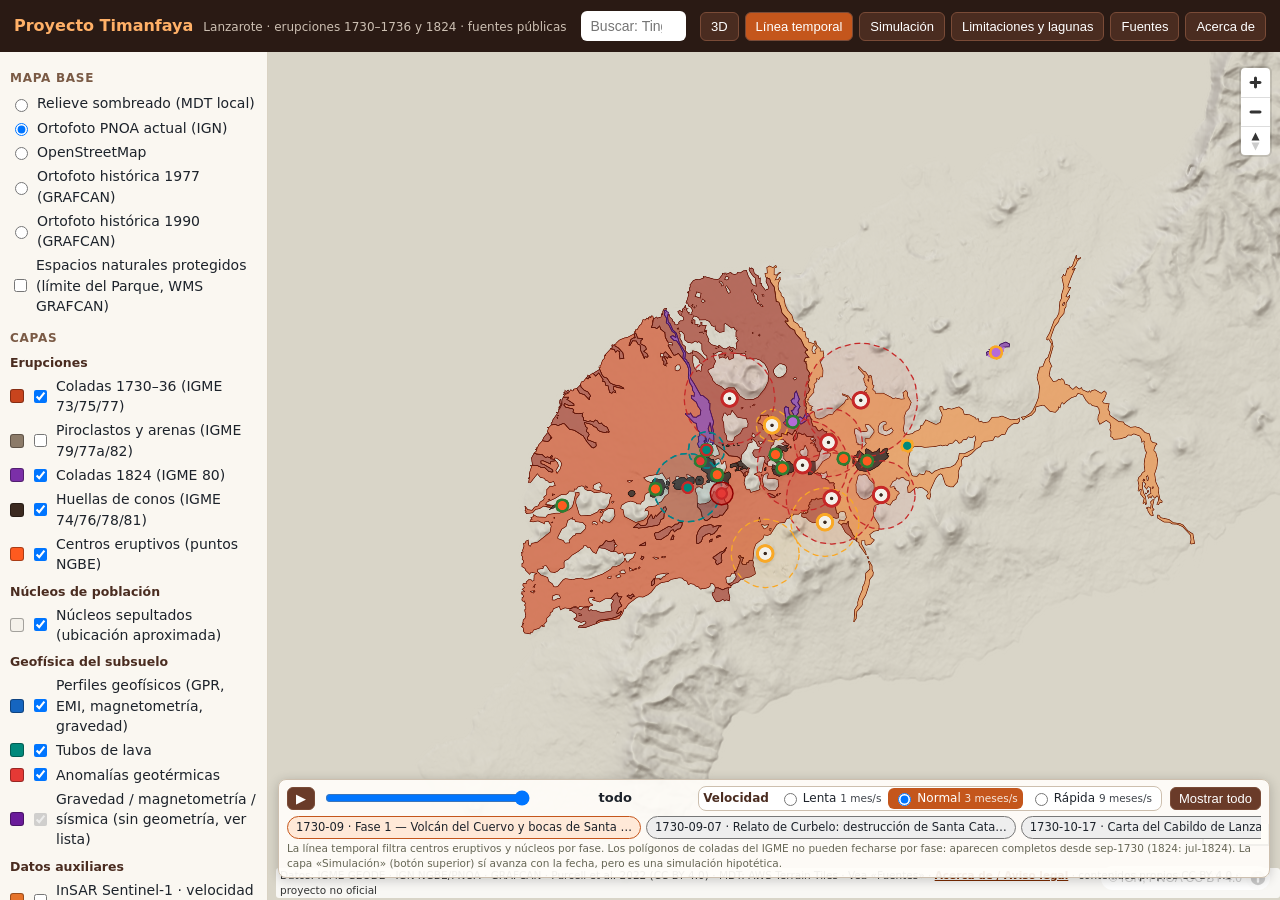
==== commit 609c308d: "V.3" ====
--- a/index.html
+++ b/index.html
@@ -1,57 +1,14 @@
-<!DOCTYPE html>
+<!doctype html>
 <html lang="es">
 <head>
 <meta charset="utf-8">
-<meta name="viewport" content="width=device-width, initial-scale=1">
-<title>Lanzarote · Timanfaya — Modelo visual interactivo de fuentes públicas</title>
-<link rel="stylesheet" href="vendor/maplibre-gl.css">
-<link rel="stylesheet" href="style.css">
+<title>Proyecto Timanfaya — redirigiendo…</title>
+<meta name="viewport" content="width=device-width,initial-scale=1">
+<meta http-equiv="refresh" content="0; url=app/">
+<link rel="canonical" href="app/">
+<script>location.replace('app/' + location.search + location.hash);</script>
 </head>
 <body>
-<header id="top">
-  <div class="brand"><b>Proyecto Timanfaya</b><span>Lanzarote · erupciones 1730–1736 y 1824 · fuentes públicas</span></div>
-  <div class="searchbox"><input id="q" type="search" placeholder="Buscar: Tingafa, GPR, tubo de lava, Carracedo, InSAR…" autocomplete="off"><div id="results" hidden></div></div>
-  <nav>
-    <button id="btn3d" title="Activar relieve 3D (MDT Terrarium/AWS)">3D</button>
-    <button id="btnTl" class="on">Línea temporal</button>
-    <button id="btnLim">Limitaciones y lagunas</button>
-    <button id="btnSrc">Fuentes</button>
-    <button id="btnAbout">Acerca de</button>
-  </nav>
-</header>
-<main>
-  <aside id="left">
-    <section><h3>Mapa base</h3><div id="basemaps"></div></section>
-    <section><h3>Capas</h3><div id="layers"></div></section>
-    <section><h3>Filtros</h3>
-      <div class="flt"><b>Confianza de la ubicación/dato</b>
-        <label><input type="checkbox" class="fc" value="alto" checked> <i class="dot c-alto"></i>alto</label>
-        <label><input type="checkbox" class="fc" value="medio" checked> <i class="dot c-medio"></i>medio</label>
-        <label><input type="checkbox" class="fc" value="bajo" checked> <i class="dot c-bajo"></i>bajo</label></div>
-      <div class="flt"><b>Erupción</b>
-        <label><input type="checkbox" id="fe1730" checked> 1730–1736</label>
-        <label><input type="checkbox" id="fe1824" checked> 1824</label></div>
-      <div class="flt"><label><input type="checkbox" id="fapprox" checked> Mostrar ubicaciones aproximadas</label>
-        <label><input type="checkbox" id="func" checked> Dibujar radio de incertidumbre</label></div>
-    </section>
-    <section><h3>Leyenda</h3><div id="legend"></div></section>
-    <section><h3>Sin ubicación (<span id="nogeo-n"></span>)</h3><p class="mini">Elementos documentados cuyas coordenadas no se han podido establecer con fuentes abiertas.</p><div id="nogeo"></div></section>
-  </aside>
-  <div id="mapwrap"><div id="map"></div>
-    <div id="tl">
-      <div class="tl-row"><button id="play" title="Reproducir">▶</button>
-        <input id="slider" type="range" min="0" max="1000" value="1000">
-        <div id="tdate">todo</div><button id="tlreset">Mostrar todo</button></div>
-      <div id="tlevents"></div><div class="mini" id="tlnote">La línea temporal filtra centros eruptivos y núcleos por fase. Los polígonos de coladas del IGME no pueden fecharse por fase: aparecen completos desde sep-1730 (1824: jul-1824).</div>
-    </div>
-    <div id="credits">Datos: IGME GEODE · IGN NGBE/PNOA · GRAFCAN · Purcell et al. 2022 (CC BY 4.0) · MDT: AWS Terrain Tiles · Vea «Fuentes» · <a href="#" id="lnkAbout">Acerca de / Aviso legal</a> · contenidos propios CC BY 4.0 · proyecto no oficial</div>
-  </div>
-  <aside id="right" hidden><button id="closeR" aria-label="Cerrar">×</button><div id="ficha"></div></aside>
-</main>
-<div id="modal" hidden><div class="box"><button id="closeM" aria-label="Cerrar">×</button><div id="modalc"></div></div></div>
-<script src="vendor/maplibre-gl.js"></script>
-<script src="data/bundle.js"></script>
-<script src="data/dem_bundle.js"></script>
-<script src="app.js"></script>
+<p>Redirigiendo al visor… Si no ocurre automáticamente, abre <a href="app/">Proyecto Timanfaya (app/)</a>.</p>
 </body>
 </html>
